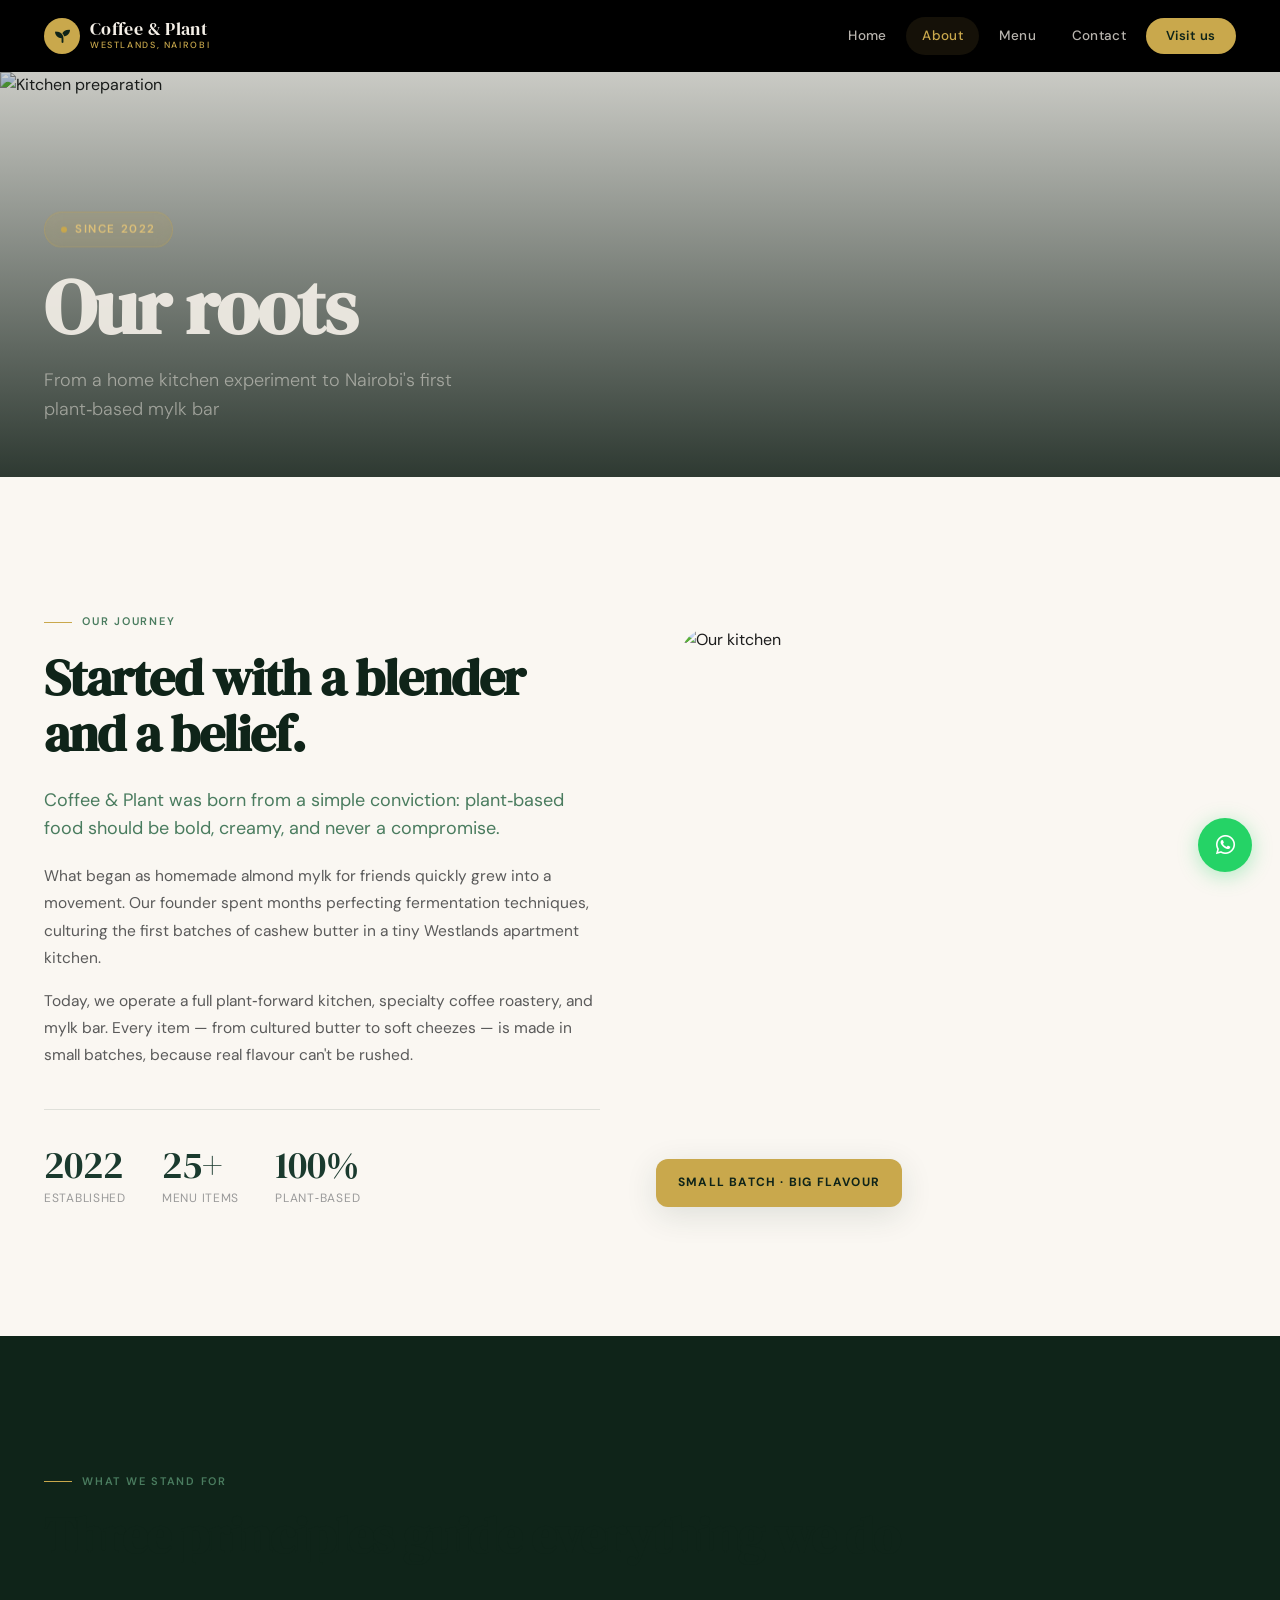
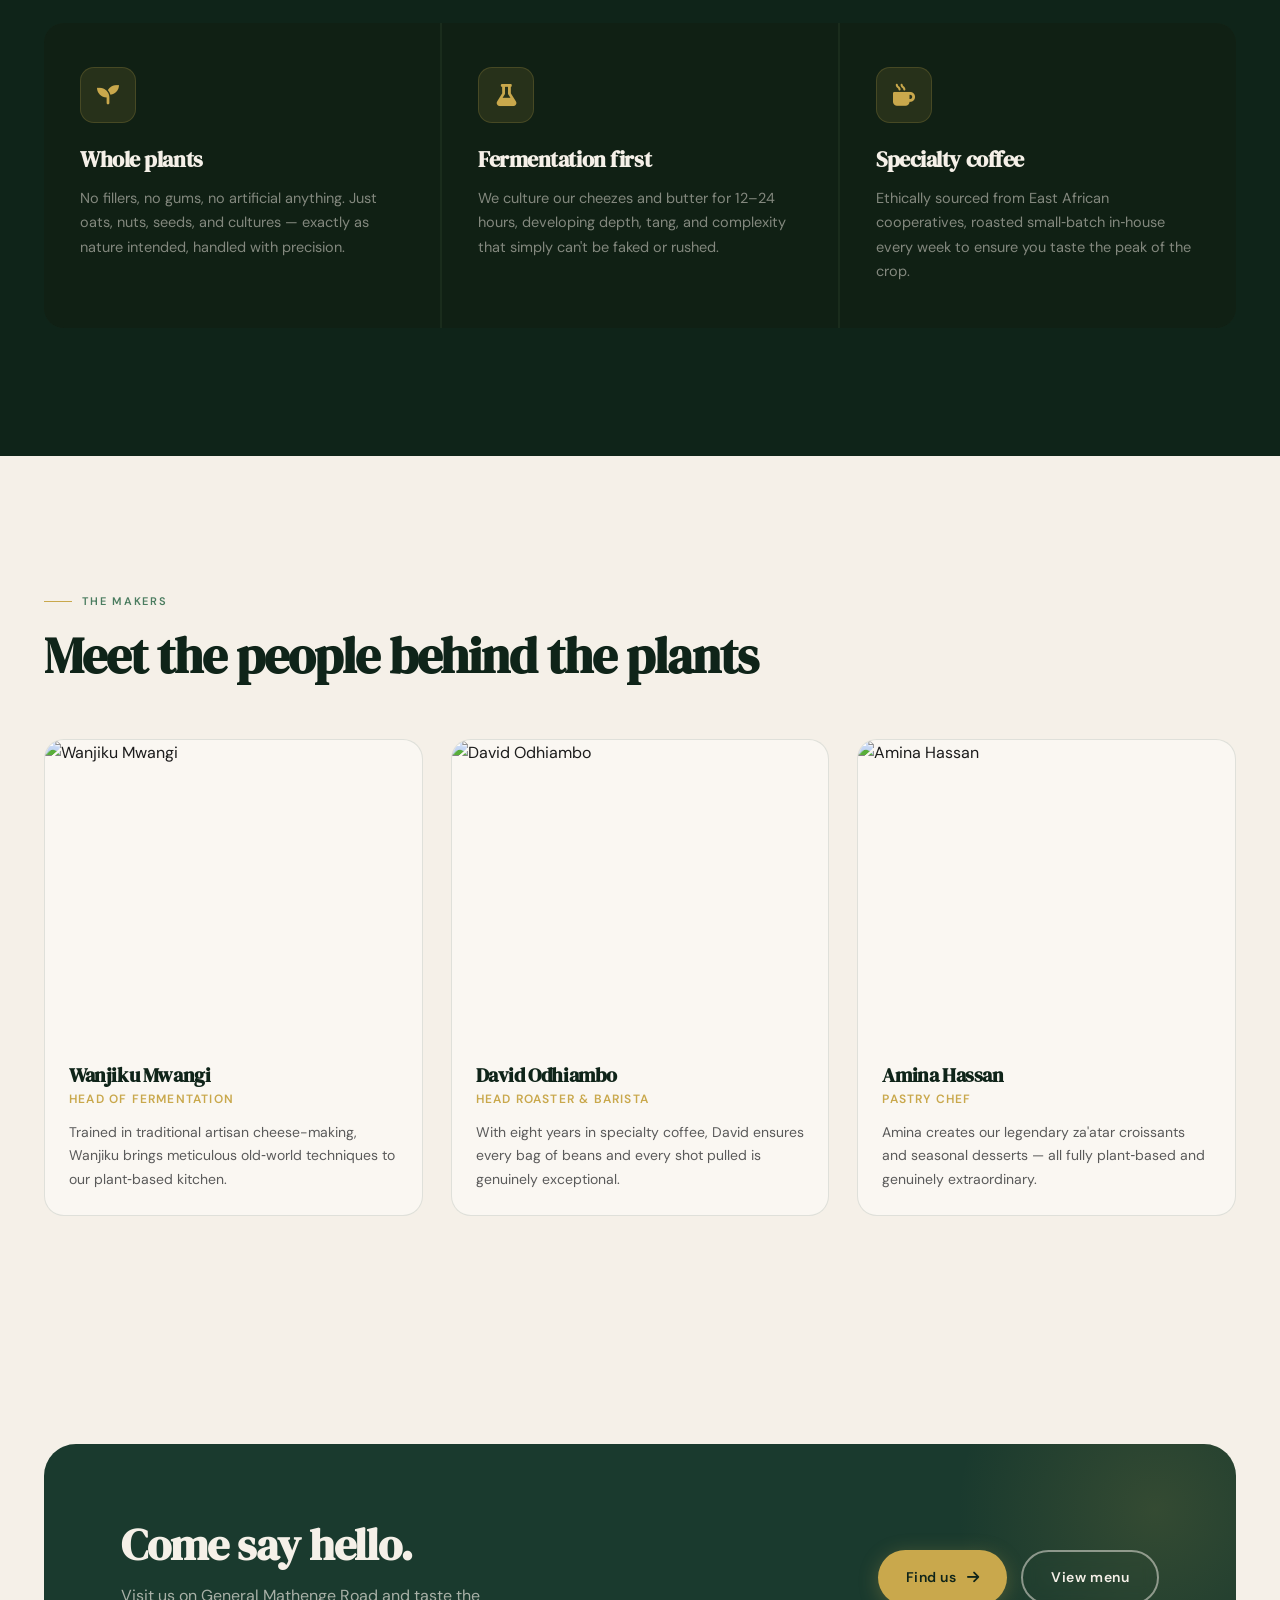
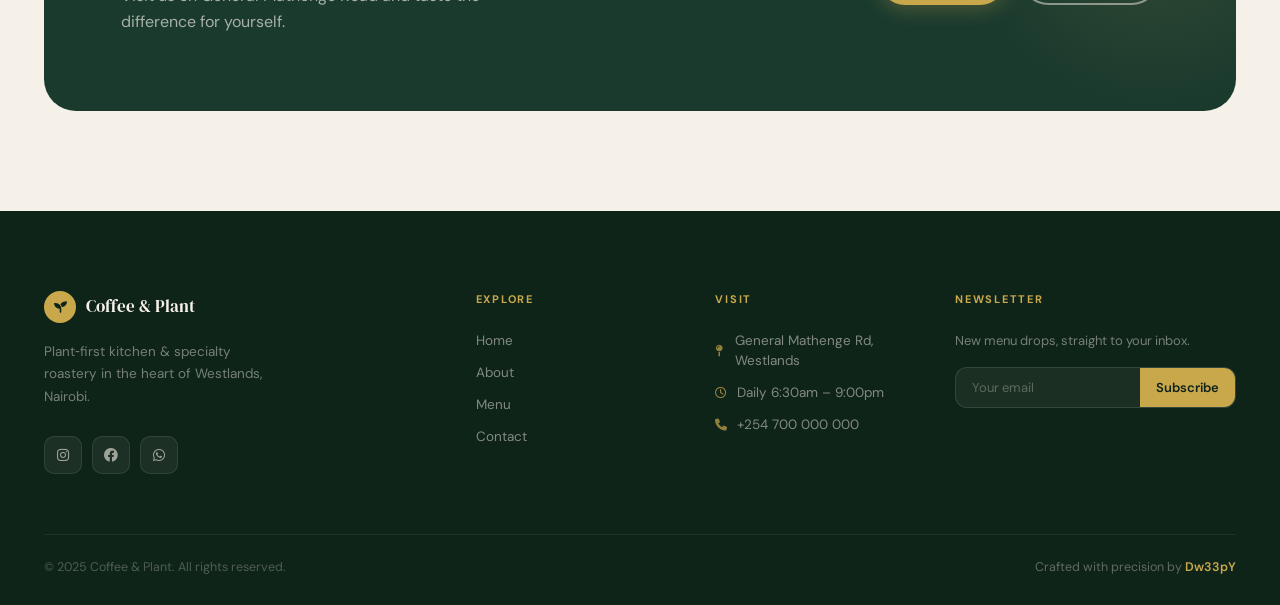
==== about.html @ b99a50ee "first commit" ====
<!-- about.html — Coffee & Plant -->
<!DOCTYPE html>
<html lang="en">
<head>
  <meta charset="UTF-8">
  <meta name="viewport" content="width=device-width, initial-scale=1.0, maximum-scale=1.0, user-scalable=yes">
  <title>About · Coffee & Plant · Our Story</title>
  <meta name="description" content="From a home kitchen and a blender to Nairobi's first plant-based mylk bar. Meet the people and principles behind Coffee & Plant.">
  <meta property="og:title" content="Our Story · Coffee & Plant">
  <meta property="og:description" content="Cultured, crafted, plant‑first since 2022.">
  <link rel="stylesheet" href="css/styles.css">
  <link rel="stylesheet" href="https://cdnjs.cloudflare.com/ajax/libs/font-awesome/6.0.0-beta3/css/all.min.css">
  <script src="https://cdnjs.cloudflare.com/ajax/libs/gsap/3.12.2/gsap.min.js"></script>
  <script src="https://cdnjs.cloudflare.com/ajax/libs/gsap/3.12.2/ScrollTrigger.min.js"></script>
</head>
<body>

  <div id="preloader">
    <div class="preloader-inner">
      <div class="preloader-ring"></div>
      <div class="preloader-wordmark">Coffee & Plant</div>
      <div class="preloader-sub">Westlands · Nairobi</div>
    </div>
  </div>

  <header class="navbar" id="navbar">
    <div class="nav-container">
      <a href="index.html" class="logo">
        <div class="logo-mark"><i class="fas fa-seedling"></i></div>
        <div>
          <div class="logo-name">Coffee & Plant</div>
          <div class="logo-sub">Westlands, Nairobi</div>
        </div>
      </a>
      <nav class="desktop-nav">
        <a href="index.html" class="nav-link">Home</a>
        <a href="about.html" class="nav-link active">About</a>
        <a href="services.html" class="nav-link">Menu</a>
        <a href="contact.html" class="nav-link">Contact</a>
        <a href="contact.html" class="nav-cta">Visit us</a>
      </nav>
      <button class="mobile-menu-toggle" id="menuToggle" aria-label="Open menu">
        <span></span><span></span><span></span>
      </button>
    </div>
  </header>

  <div class="mobile-menu" id="mobileMenu">
    <div class="mobile-menu-backdrop"></div>
    <div class="mobile-menu-panel">
      <div class="mobile-menu-header">
        <div class="mobile-logo">Coffee <span>&</span> Plant</div>
        <button class="mobile-close" id="mobileClose"><i class="fas fa-times"></i></button>
      </div>
      <div class="mobile-menu-links">
        <a href="index.html" class="mobile-link">Home <i class="fas fa-arrow-right"></i></a>
        <a href="about.html" class="mobile-link">About <i class="fas fa-arrow-right"></i></a>
        <a href="services.html" class="mobile-link">Menu <i class="fas fa-arrow-right"></i></a>
        <a href="contact.html" class="mobile-link">Contact <i class="fas fa-arrow-right"></i></a>
      </div>
      <div class="mobile-menu-footer">
        <div class="mobile-footer-info">
          <p><i class="fas fa-map-pin"></i> General Mathenge Road, Westlands</p>
          <p><i class="far fa-clock"></i> Daily 6:30am – 9:00pm</p>
        </div>
        <div class="mobile-social">
          <a href="#"><i class="fab fa-instagram"></i></a>
          <a href="#"><i class="fab fa-facebook"></i></a>
          <a href="#"><i class="fab fa-whatsapp"></i></a>
        </div>
      </div>
    </div>
  </div>

  <main>
    <!-- PAGE HERO -->
    <section class="page-hero">
      <div class="page-hero-bg">
        <img src="https://images.pexels.com/photos/4057755/pexels-photo-4057755.jpeg?auto=compress&cs=tinysrgb&w=1920&h=600&dpr=2" alt="Kitchen preparation" loading="eager">
        <div class="page-hero-overlay"></div>
      </div>
      <div class="container page-hero-content">
        <div class="hero-eyebrow">
          <span class="dot"></span>
          Since 2022
        </div>
        <h1>Our roots</h1>
        <p>From a home kitchen experiment to Nairobi's first plant‑based mylk bar</p>
      </div>
    </section>

    <!-- OUR STORY -->
    <section class="about-story">
      <div class="container">
        <div class="story-grid">
          <div class="story-text" data-anim>
            <span class="section-label">Our journey</span>
            <h2>Started with a blender and a belief.</h2>
            <p class="lead">Coffee & Plant was born from a simple conviction: plant‑based food should be bold, creamy, and never a compromise.</p>
            <p>What began as homemade almond mylk for friends quickly grew into a movement. Our founder spent months perfecting fermentation techniques, culturing the first batches of cashew butter in a tiny Westlands apartment kitchen.</p>
            <p>Today, we operate a full plant‑forward kitchen, specialty coffee roastery, and mylk bar. Every item — from cultured butter to soft cheezes — is made in small batches, because real flavour can't be rushed.</p>
            <div class="stats-row">
              <div class="stat-block">
                <span class="stat-num">2022</span>
                <span class="stat-lbl">Established</span>
              </div>
              <div class="stat-block">
                <span class="stat-num">25+</span>
                <span class="stat-lbl">Menu items</span>
              </div>
              <div class="stat-block">
                <span class="stat-num">100%</span>
                <span class="stat-lbl">Plant‑based</span>
              </div>
            </div>
          </div>
          <div class="story-image-wrap" data-anim>
            <img src="https://images.pexels.com/photos/4057755/pexels-photo-4057755.jpeg?auto=compress&cs=tinysrgb&w=700&h=900&dpr=2" alt="Our kitchen" loading="lazy">
            <div class="story-img-tag">Small batch · Big flavour</div>
          </div>
        </div>
      </div>
    </section>

    <!-- VALUES -->
    <section class="values-section">
      <div class="container">
        <div class="section-header" data-anim>
          <span class="section-label">What we stand for</span>
          <h2>Three principles guide everything we do</h2>
        </div>
        <div class="values-grid">
          <div class="value-card" data-anim>
            <div class="value-icon"><i class="fas fa-seedling"></i></div>
            <h3>Whole plants</h3>
            <p>No fillers, no gums, no artificial anything. Just oats, nuts, seeds, and cultures — exactly as nature intended, handled with precision.</p>
          </div>
          <div class="value-card" data-anim>
            <div class="value-icon"><i class="fas fa-flask"></i></div>
            <h3>Fermentation first</h3>
            <p>We culture our cheezes and butter for 12–24 hours, developing depth, tang, and complexity that simply can't be faked or rushed.</p>
          </div>
          <div class="value-card" data-anim>
            <div class="value-icon"><i class="fas fa-mug-hot"></i></div>
            <h3>Specialty coffee</h3>
            <p>Ethically sourced from East African cooperatives, roasted small‑batch in‑house every week to ensure you taste the peak of the crop.</p>
          </div>
        </div>
      </div>
    </section>

    <!-- TEAM -->
    <section class="team-section">
      <div class="container">
        <div class="section-header" data-anim>
          <span class="section-label">The makers</span>
          <h2>Meet the people behind the plants</h2>
        </div>
        <div class="team-grid">
          <div class="team-card" data-anim>
            <div class="team-img">
              <img src="https://images.pexels.com/photos/3775534/pexels-photo-3775534.jpeg?auto=compress&cs=tinysrgb&w=400&h=500&dpr=2" alt="Wanjiku Mwangi" loading="lazy">
              <div class="team-img-overlay"></div>
            </div>
            <div class="team-info">
              <h4>Wanjiku Mwangi</h4>
              <p class="team-role">Head of Fermentation</p>
              <p class="team-bio">Trained in traditional artisan cheese-making, Wanjiku brings meticulous old‑world techniques to our plant‑based kitchen.</p>
            </div>
          </div>
          <div class="team-card" data-anim>
            <div class="team-img">
              <img src="https://images.pexels.com/photos/3811759/pexels-photo-3811759.jpeg?auto=compress&cs=tinysrgb&w=400&h=500&dpr=2" alt="David Odhiambo" loading="lazy">
              <div class="team-img-overlay"></div>
            </div>
            <div class="team-info">
              <h4>David Odhiambo</h4>
              <p class="team-role">Head Roaster & Barista</p>
              <p class="team-bio">With eight years in specialty coffee, David ensures every bag of beans and every shot pulled is genuinely exceptional.</p>
            </div>
          </div>
          <div class="team-card" data-anim>
            <div class="team-img">
              <img src="https://images.pexels.com/photos/3796810/pexels-photo-3796810.jpeg?auto=compress&cs=tinysrgb&w=400&h=500&dpr=2" alt="Amina Hassan" loading="lazy">
              <div class="team-img-overlay"></div>
            </div>
            <div class="team-info">
              <h4>Amina Hassan</h4>
              <p class="team-role">Pastry Chef</p>
              <p class="team-bio">Amina creates our legendary za'atar croissants and seasonal desserts — all fully plant‑based and genuinely extraordinary.</p>
            </div>
          </div>
        </div>
      </div>
    </section>

    <!-- CTA -->
    <section class="cta-section">
      <div class="container">
        <div class="cta-inner" data-anim>
          <div class="cta-text">
            <h3>Come say hello.</h3>
            <p>Visit us on General Mathenge Road and taste the difference for yourself.</p>
          </div>
          <div class="cta-actions">
            <a href="contact.html" class="btn btn-secondary">Find us <i class="fas fa-arrow-right"></i></a>
            <a href="services.html" class="btn btn-outline-light">View menu</a>
          </div>
        </div>
      </div>
    </section>
  </main>

  <footer class="footer">
    <div class="container">
      <div class="footer-top">
        <div class="footer-brand">
          <a href="index.html" class="footer-logo">
            <div class="footer-logo-mark"><i class="fas fa-seedling"></i></div>
            <span class="footer-logo-text">Coffee & Plant</span>
          </a>
          <p class="footer-tagline">Plant‑first kitchen & specialty roastery in the heart of Westlands, Nairobi.</p>
          <div class="footer-socials">
            <a href="#"><i class="fab fa-instagram"></i></a>
            <a href="#"><i class="fab fa-facebook"></i></a>
            <a href="#"><i class="fab fa-whatsapp"></i></a>
          </div>
        </div>
        <div class="footer-col">
          <h5>Explore</h5>
          <ul>
            <li><a href="index.html">Home</a></li>
            <li><a href="about.html">About</a></li>
            <li><a href="services.html">Menu</a></li>
            <li><a href="contact.html">Contact</a></li>
          </ul>
        </div>
        <div class="footer-col">
          <h5>Visit</h5>
          <ul>
            <li><i class="fas fa-map-pin"></i> General Mathenge Rd, Westlands</li>
            <li><i class="far fa-clock"></i> Daily 6:30am – 9:00pm</li>
            <li><i class="fas fa-phone"></i> +254 700 000 000</li>
          </ul>
        </div>
        <div class="footer-col">
          <h5>Newsletter</h5>
          <p style="font-size:13px; color:rgba(245,240,232,0.45); margin-bottom:16px;">New menu drops, straight to your inbox.</p>
          <form class="newsletter-form" id="newsletterForm">
            <input type="email" placeholder="Your email" required>
            <button type="submit">Subscribe</button>
          </form>
        </div>
      </div>
      <div class="footer-bottom">
        <p class="copyright">© 2025 Coffee & Plant. All rights reserved.</p>
        <p class="signature">Crafted with precision by <a href="https://dw33py.netlify.app" target="_blank" rel="noopener">Dw33pY</a></p>
      </div>
    </div>
  </footer>

  <a href="#" class="wa-float" id="waFloat" aria-label="Chat on WhatsApp">
    <i class="fab fa-whatsapp"></i>
    <span class="wa-tooltip">Chat with us</span>
  </a>
  <button class="back-to-top" id="backToTop" aria-label="Back to top">
    <i class="fas fa-arrow-up"></i>
  </button>

  <script src="js/script.js"></script>
</body>
</html>
---- css/styles.css ----
/* ============================================================
   Coffee & Plant — Premium CSS
   Design system: Warm organic luxury | Awwwards-level
   ============================================================ */

/* ── Google Fonts ── */
@import url('https://fonts.googleapis.com/css2?family=DM+Serif+Display:ital@0;1&family=DM+Sans:opsz,wght@9..40,300;9..40,400;9..40,500;9..40,600&family=Cormorant+Garamond:ital,wght@0,300;0,500;1,300;1,400&display=swap');

/* ── CSS Variables ── */
:root {
  --forest: #1a3a2e;
  --forest-deep: #0f2419;
  --forest-mid: #234d3c;
  --sage: #4a7c5f;
  --sage-light: #6a9c7e;
  --cream: #f5f0e8;
  --cream-dark: #ede5d4;
  --cream-mid: #e8dcc8;
  --warm-white: #faf7f2;
  --gold: #c9a84c;
  --gold-light: #e0c278;
  --gold-pale: #f0dfa8;
  --charcoal: #1c1c1c;
  --mid-gray: #5a5a5a;
  --light-gray: #9a9a9a;
  --border: rgba(26,58,46,0.12);
  --border-light: rgba(201,168,76,0.2);

  --nav-h: 72px;
  --r-sm: 12px;
  --r-md: 20px;
  --r-lg: 32px;
  --r-full: 999px;

  --shadow-sm: 0 2px 12px rgba(26,58,46,0.08);
  --shadow-md: 0 8px 32px rgba(26,58,46,0.12);
  --shadow-lg: 0 20px 60px rgba(26,58,46,0.16);
  --shadow-xl: 0 40px 100px rgba(26,58,46,0.2);

  --ease-smooth: cubic-bezier(0.25, 0.46, 0.45, 0.94);
  --ease-out: cubic-bezier(0.16, 1, 0.3, 1);
  --ease-spring: cubic-bezier(0.34, 1.56, 0.64, 1);
}

/* ── Reset & Base ── */
*, *::before, *::after { box-sizing: border-box; margin: 0; padding: 0; }

html {
  font-size: 16px;
  scroll-behavior: smooth;
  overflow-x: hidden;
}

body {
  font-family: 'DM Sans', system-ui, sans-serif;
  font-weight: 400;
  background: var(--warm-white);
  color: var(--charcoal);
  line-height: 1.6;
  overflow-x: hidden;
  max-width: 100vw;
}

img, video { max-width: 100%; display: block; }
a { text-decoration: none; color: inherit; }
ul { list-style: none; }
button { cursor: pointer; border: none; background: none; font-family: inherit; }

/* ── Typography ── */
h1, h2, h3, h4 {
  font-family: 'DM Serif Display', Georgia, serif;
  line-height: 1.1;
  letter-spacing: -0.02em;
}

.serif-italic {
  font-family: 'Cormorant Garamond', Georgia, serif;
  font-style: italic;
  font-weight: 300;
}

/* ── Container ── */
.container {
  width: 100%;
  max-width: 1240px;
  margin: 0 auto;
  padding: 0 24px;
}

/* ── Section Labels ── */
.section-label {
  display: inline-flex;
  align-items: center;
  gap: 10px;
  font-size: 11px;
  font-weight: 600;
  letter-spacing: 0.16em;
  text-transform: uppercase;
  color: var(--sage);
  margin-bottom: 18px;
}
.section-label::before {
  content: '';
  display: block;
  width: 28px;
  height: 1.5px;
  background: var(--gold);
  flex-shrink: 0;
}

/* ── Buttons ── */
.btn {
  display: inline-flex;
  align-items: center;
  gap: 10px;
  padding: 14px 28px;
  font-family: 'DM Sans', sans-serif;
  font-size: 14px;
  font-weight: 600;
  letter-spacing: 0.04em;
  border-radius: var(--r-full);
  transition: all 0.35s var(--ease-smooth);
  white-space: nowrap;
}
.btn i { transition: transform 0.3s var(--ease-spring); }
.btn:hover i { transform: translateX(4px); }

.btn-primary {
  background: var(--forest);
  color: var(--cream);
  box-shadow: 0 4px 20px rgba(26,58,46,0.25);
}
.btn-primary:hover {
  background: var(--forest-mid);
  transform: translateY(-2px);
  box-shadow: 0 8px 28px rgba(26,58,46,0.35);
}

.btn-secondary {
  background: var(--gold);
  color: var(--forest-deep);
  box-shadow: 0 4px 20px rgba(201,168,76,0.3);
}
.btn-secondary:hover {
  background: var(--gold-light);
  transform: translateY(-2px);
  box-shadow: 0 8px 28px rgba(201,168,76,0.4);
}

.btn-outline {
  background: transparent;
  color: var(--forest);
  border: 2px solid var(--forest);
}
.btn-outline:hover {
  background: var(--forest);
  color: var(--cream);
  transform: translateY(-2px);
}

.btn-outline-light {
  background: transparent;
  color: var(--cream);
  border: 2px solid rgba(245,240,232,0.5);
  backdrop-filter: blur(8px);
}
.btn-outline-light:hover {
  background: rgba(245,240,232,0.15);
  border-color: var(--cream);
  transform: translateY(-2px);
}

.btn-outline-dark {
  background: transparent;
  color: var(--forest);
  border: 2px solid var(--border);
}
.btn-outline-dark:hover {
  background: var(--forest);
  color: var(--cream);
  border-color: var(--forest);
}

.btn-block { width: 100%; justify-content: center; }

/* ── Preloader ── */
#preloader {
  position: fixed;
  inset: 0;
  z-index: 9999;
  background: var(--forest-deep);
  display: flex;
  align-items: center;
  justify-content: center;
  flex-direction: column;
  gap: 20px;
}

.preloader-inner {
  display: flex;
  flex-direction: column;
  align-items: center;
  gap: 24px;
}

.preloader-ring {
  width: 56px;
  height: 56px;
  border-radius: 50%;
  border: 2px solid rgba(201,168,76,0.2);
  border-top-color: var(--gold);
  animation: spin 1.2s linear infinite;
}
@keyframes spin { to { transform: rotate(360deg); } }

.preloader-wordmark {
  font-family: 'DM Serif Display', serif;
  font-size: 22px;
  color: var(--cream);
  letter-spacing: 0.1em;
  opacity: 0;
  animation: fadeIn 0.8s 0.3s forwards;
}
.preloader-sub {
  font-size: 11px;
  letter-spacing: 0.2em;
  text-transform: uppercase;
  color: var(--gold);
  opacity: 0;
  animation: fadeIn 0.8s 0.6s forwards;
}

@keyframes fadeIn { to { opacity: 1; } }

/* ── Navbar ── */
.navbar {
  background-color: #000000;
  position: fixed;
  top: 0;
  left: 0;
  right: 0;
  z-index: 1000;
  height: var(--nav-h);
  transition: all 0.4s var(--ease-smooth);
}

.navbar.scrolled {
  background: rgba(15,36,25,0.96);
  backdrop-filter: blur(20px);
  -webkit-backdrop-filter: blur(20px);
  box-shadow: 0 1px 0 rgba(201,168,76,0.15), var(--shadow-md);
}

.nav-container {
  max-width: 1240px;
  margin: 0 auto;
  padding: 0 24px;
  height: 100%;
  display: flex;
  align-items: center;
  justify-content: space-between;
}

.logo {
  display: flex;
  align-items: center;
  gap: 10px;
  text-decoration: none;
}
.logo-mark {
  width: 36px;
  height: 36px;
  background: var(--gold);
  border-radius: 50%;
  display: flex;
  align-items: center;
  justify-content: center;
  color: var(--forest-deep);
  font-size: 15px;
  flex-shrink: 0;
}
.logo-name {
  font-family: 'DM Serif Display', serif;
  font-size: 18px;
  color: var(--cream);
  letter-spacing: 0.02em;
  line-height: 1;
}
.logo-sub {
  font-size: 9px;
  letter-spacing: 0.18em;
  text-transform: uppercase;
  color: var(--gold);
  font-weight: 500;
}

.desktop-nav {
  display: flex;
  align-items: center;
  gap: 4px;
}

.nav-link {
  font-size: 13.5px;
  font-weight: 500;
  color: rgba(245,240,232,0.75);
  padding: 8px 16px;
  border-radius: var(--r-full);
  transition: all 0.25s;
  letter-spacing: 0.02em;
  position: relative;
}
.nav-link:hover {
  color: var(--cream);
  background: rgba(245,240,232,0.08);
}
.nav-link.active {
  color: var(--gold);
  background: rgba(201,168,76,0.1);
}

.nav-cta {
  background: var(--gold);
  color: var(--forest-deep) !important;
  font-weight: 600;
  padding: 8px 20px;
  border-radius: var(--r-full);
  font-size: 13px;
  letter-spacing: 0.04em;
  transition: all 0.25s;
}
.nav-cta:hover {
  background: var(--gold-light);
  transform: translateY(-1px);
  box-shadow: 0 4px 16px rgba(201,168,76,0.35);
}

/* ── Hamburger ── */
.mobile-menu-toggle {
  display: none;
  width: 40px;
  height: 40px;
  align-items: center;
  justify-content: center;
  flex-direction: column;
  gap: 5px;
  background: rgba(245,240,232,0.08);
  border-radius: 10px;
  border: 1px solid rgba(245,240,232,0.12);
}
.mobile-menu-toggle span {
  width: 20px;
  height: 1.5px;
  background: var(--cream);
  border-radius: 2px;
  transition: all 0.35s var(--ease-smooth);
  transform-origin: center;
}
.mobile-menu-toggle.active span:nth-child(1) { transform: translateY(6.5px) rotate(45deg); }
.mobile-menu-toggle.active span:nth-child(2) { opacity: 0; transform: scaleX(0); }
.mobile-menu-toggle.active span:nth-child(3) { transform: translateY(-6.5px) rotate(-45deg); }

/* ── Mobile Menu ── */
.mobile-menu {
  position: fixed;
  inset: 0;
  z-index: 999;
  pointer-events: none;
}
.mobile-menu.active { pointer-events: all; }

.mobile-menu-backdrop {
  position: absolute;
  inset: 0;
  background: rgba(10,20,15,0.7);
  backdrop-filter: blur(4px);
  opacity: 0;
  transition: opacity 0.4s var(--ease-smooth);
}
.mobile-menu.active .mobile-menu-backdrop { opacity: 1; }

.mobile-menu-panel {
  position: absolute;
  top: 0;
  right: 0;
  bottom: 0;
  width: min(360px, 88vw);
  background: var(--forest-deep);
  transform: translateX(100%);
  transition: transform 0.45s var(--ease-out);
  display: flex;
  flex-direction: column;
  overflow: hidden;
}
.mobile-menu.active .mobile-menu-panel { transform: translateX(0); }

/* top gold accent */
.mobile-menu-panel::before {
  content: '';
  display: block;
  height: 3px;
  background: linear-gradient(90deg, var(--gold), var(--sage-light));
}

.mobile-menu-header {
  display: flex;
  align-items: center;
  justify-content: space-between;
  padding: 20px 28px;
  border-bottom: 1px solid rgba(201,168,76,0.12);
}
.mobile-logo {
  font-family: 'DM Serif Display', serif;
  font-size: 20px;
  color: var(--cream);
}
.mobile-logo span {
  color: var(--gold);
  font-style: italic;
}
.mobile-close {
  width: 36px;
  height: 36px;
  display: flex;
  align-items: center;
  justify-content: center;
  background: rgba(245,240,232,0.06);
  border-radius: 8px;
  color: var(--cream);
  font-size: 14px;
  transition: background 0.2s;
}
.mobile-close:hover { background: rgba(245,240,232,0.12); }

.mobile-menu-links {
  flex: 1;
  padding: 20px 0;
  display: flex;
  flex-direction: column;
}
.mobile-link {
  display: flex;
  align-items: center;
  justify-content: space-between;
  padding: 16px 28px;
  font-size: 22px;
  font-family: 'DM Serif Display', serif;
  color: rgba(245,240,232,0.65);
  border-bottom: 1px solid rgba(245,240,232,0.04);
  transition: all 0.2s;
}
.mobile-link:hover {
  color: var(--gold);
  padding-left: 36px;
}
.mobile-link i { font-size: 14px; opacity: 0.4; }

.mobile-menu-footer {
  padding: 24px 28px 40px;
  border-top: 1px solid rgba(245,240,232,0.06);
}
.mobile-footer-info {
  display: flex;
  flex-direction: column;
  gap: 8px;
  margin-bottom: 20px;
}
.mobile-footer-info p {
  font-size: 13px;
  color: rgba(245,240,232,0.5);
  display: flex;
  align-items: center;
  gap: 8px;
}
.mobile-footer-info i { color: var(--gold); width: 14px; }
.mobile-social {
  display: flex;
  gap: 10px;
}
.mobile-social a {
  width: 38px;
  height: 38px;
  border-radius: 10px;
  background: rgba(245,240,232,0.06);
  border: 1px solid rgba(245,240,232,0.1);
  display: flex;
  align-items: center;
  justify-content: center;
  color: var(--cream);
  font-size: 14px;
  transition: all 0.2s;
}
.mobile-social a:hover {
  background: var(--gold);
  color: var(--forest-deep);
  border-color: var(--gold);
}

body.menu-open { overflow: hidden; }

/* ── Hero Home ── */
.hero-home {
  position: relative;
  height: 100svh;
  min-height: 620px;
  display: flex;
  align-items: flex-end;
  overflow: hidden;
}

.hero-bg {
  position: absolute;
  inset: 0;
}
.hero-bg img {
  width: 100%;
  height: 100%;
  object-fit: cover;
  transform-origin: center;
}
.hero-overlay {
  position: absolute;
  inset: 0;
  background: linear-gradient(
    160deg,
    rgba(10,24,16,0.3) 0%,
    rgba(10,24,16,0.1) 40%,
    rgba(10,24,16,0.7) 100%
  );
}
/* grain texture */
.hero-grain {
  position: absolute;
  inset: 0;
  opacity: 0.04;
  background-image: url("data:image/svg+xml,%3Csvg viewBox='0 0 256 256' xmlns='http://www.w3.org/2000/svg'%3E%3Cfilter id='noise'%3E%3CfeTurbulence type='fractalNoise' baseFrequency='0.9' numOctaves='4' stitchTiles='stitch'/%3E%3C/filter%3E%3Crect width='100%25' height='100%25' filter='url(%23noise)' opacity='1'/%3E%3C/svg%3E");
  background-size: 200px;
  pointer-events: none;
}

.hero-content {
  position: relative;
  z-index: 2;
  padding-bottom: clamp(60px, 8vh, 100px);
  width: 100%;
}

.hero-eyebrow {
  display: inline-flex;
  align-items: center;
  gap: 8px;
  background: rgba(201,168,76,0.15);
  border: 1px solid rgba(201,168,76,0.3);
  backdrop-filter: blur(8px);
  color: var(--gold-light);
  font-size: 11.5px;
  font-weight: 600;
  letter-spacing: 0.14em;
  text-transform: uppercase;
  padding: 8px 16px;
  border-radius: var(--r-full);
  margin-bottom: 28px;
}
.hero-eyebrow .dot {
  width: 6px;
  height: 6px;
  background: var(--gold);
  border-radius: 50%;
  animation: pulse 2s ease-in-out infinite;
}
@keyframes pulse {
  0%, 100% { opacity: 1; transform: scale(1); }
  50% { opacity: 0.5; transform: scale(0.8); }
}

.hero-title {
  font-size: clamp(52px, 9vw, 120px);
  color: var(--cream);
  line-height: 1.0;
  margin-bottom: 24px;
  max-width: 900px;
}
.hero-title .gold-word { color: var(--gold); font-style: italic; }

.hero-desc {
  font-size: clamp(16px, 2vw, 19px);
  color: rgba(245,240,232,0.7);
  max-width: 480px;
  line-height: 1.65;
  margin-bottom: 40px;
  font-weight: 300;
}

.hero-actions {
  display: flex;
  flex-wrap: wrap;
  gap: 14px;
  align-items: center;
}

.hero-scroll {
  position: absolute;
  bottom: 36px;
  right: 40px;
  display: flex;
  flex-direction: column;
  align-items: center;
  gap: 8px;
  z-index: 3;
}
.scroll-label {
  font-size: 10px;
  letter-spacing: 0.2em;
  text-transform: uppercase;
  color: rgba(245,240,232,0.45);
  writing-mode: vertical-rl;
}
.scroll-track {
  width: 1px;
  height: 60px;
  background: rgba(245,240,232,0.15);
  position: relative;
  overflow: hidden;
}
.scroll-track::after {
  content: '';
  position: absolute;
  top: -100%;
  left: 0;
  width: 100%;
  height: 100%;
  background: var(--gold);
  animation: scrollDown 2s ease-in-out infinite;
}
@keyframes scrollDown { to { top: 200%; } }

/* ── Features Strip ── */
.features-strip {
  background: var(--forest-deep);
  padding: 0;
  overflow: hidden;
}
.features-inner {
  display: grid;
  grid-template-columns: repeat(3, 1fr);
  border-top: 1px solid rgba(201,168,76,0.12);
}
.feature-item {
  padding: 44px 36px;
  border-right: 1px solid rgba(201,168,76,0.08);
  display: flex;
  align-items: flex-start;
  gap: 20px;
  transition: background 0.3s;
}
.feature-item:last-child { border-right: none; }
.feature-item:hover { background: rgba(201,168,76,0.04); }

.feature-icon-wrap {
  width: 48px;
  height: 48px;
  background: rgba(201,168,76,0.12);
  border: 1px solid rgba(201,168,76,0.2);
  border-radius: 12px;
  display: flex;
  align-items: center;
  justify-content: center;
  color: var(--gold);
  font-size: 18px;
  flex-shrink: 0;
  transition: all 0.3s;
}
.feature-item:hover .feature-icon-wrap {
  background: var(--gold);
  color: var(--forest-deep);
  transform: rotate(-5deg);
}

.feature-text h3 {
  font-family: 'DM Serif Display', serif;
  font-size: 18px;
  color: var(--cream);
  margin-bottom: 6px;
}
.feature-text p {
  font-size: 13.5px;
  color: rgba(245,240,232,0.5);
  line-height: 1.55;
}

/* ── Section common ── */
.section-pad { padding: clamp(80px, 10vw, 140px) 0; }

/* ── Signature / Showcase Section ── */
.showcase-section {
  background: var(--cream);
}

.showcase-header {
  text-align: center;
  margin-bottom: 64px;
}
.showcase-header h2 {
  font-size: clamp(36px, 5vw, 64px);
  color: var(--forest-deep);
  margin-bottom: 16px;
}
.showcase-header p {
  font-size: 17px;
  color: var(--mid-gray);
  font-weight: 300;
}

.pods-grid {
  display: grid;
  grid-template-columns: repeat(3, 1fr);
  gap: 2px;
  background: var(--border);
  border-radius: var(--r-lg);
  overflow: hidden;
}

.pod-card {
  background: var(--warm-white);
  position: relative;
  overflow: hidden;
  cursor: pointer;
  aspect-ratio: 4/5;
}
.pod-card:hover .pod-img img {
  transform: scale(1.06);
}
.pod-img {
  position: absolute;
  inset: 0;
  overflow: hidden;
}
.pod-img img {
  width: 100%;
  height: 100%;
  object-fit: cover;
  transition: transform 0.7s var(--ease-smooth);
}
.pod-img-overlay {
  position: absolute;
  inset: 0;
  background: linear-gradient(to top, rgba(10,24,16,0.85) 0%, transparent 55%);
}

.pod-content {
  position: absolute;
  bottom: 0;
  left: 0;
  right: 0;
  padding: 28px 24px;
  z-index: 2;
}
.pod-tag {
  display: inline-block;
  background: var(--gold);
  color: var(--forest-deep);
  font-size: 9.5px;
  font-weight: 700;
  letter-spacing: 0.14em;
  text-transform: uppercase;
  padding: 4px 10px;
  border-radius: var(--r-full);
  margin-bottom: 10px;
}
.pod-name {
  font-family: 'DM Serif Display', serif;
  font-size: 22px;
  color: var(--cream);
  margin-bottom: 4px;
  line-height: 1.1;
}
.pod-desc {
  font-size: 13px;
  color: rgba(245,240,232,0.65);
  margin-bottom: 12px;
}
.pod-price {
  font-size: 17px;
  font-weight: 600;
  color: var(--gold-light);
}

/* ── Horizontal Scroll / Fan Favs ── */
.fan-section {
  background: var(--warm-white);
  overflow: hidden;
}

.fan-section .section-header {
  padding: 0 24px;
  max-width: 1240px;
  margin: 0 auto 40px;
}
.fan-section h2 {
  font-size: clamp(32px, 4.5vw, 56px);
  color: var(--forest-deep);
}

.fan-scroll-wrap {
  overflow-x: auto;
  cursor: grab;
  -webkit-overflow-scrolling: touch;
  scrollbar-width: none;
}
.fan-scroll-wrap::-webkit-scrollbar { display: none; }
.fan-scroll-wrap.dragging { cursor: grabbing; }

.fan-track {
  display: flex;
  gap: 16px;
  padding: 4px 24px 4px;
  width: max-content;
}
/* pad for last item */
.fan-track::after {
  content: '';
  display: block;
  width: 8px;
  flex-shrink: 0;
}

.fan-card {
  width: 260px;
  background: var(--cream);
  border-radius: var(--r-md);
  padding: 28px 24px;
  border: 1px solid var(--border);
  flex-shrink: 0;
  transition: transform 0.3s var(--ease-spring), box-shadow 0.3s;
  position: relative;
  overflow: hidden;
}
.fan-card::before {
  content: '';
  position: absolute;
  top: 0;
  left: 0;
  right: 0;
  height: 3px;
  background: linear-gradient(90deg, var(--gold), transparent);
  opacity: 0;
  transition: opacity 0.3s;
}
.fan-card:hover { transform: translateY(-6px); box-shadow: var(--shadow-lg); }
.fan-card:hover::before { opacity: 1; }

.fan-card-badge {
  display: inline-block;
  font-size: 9.5px;
  font-weight: 700;
  letter-spacing: 0.14em;
  text-transform: uppercase;
  color: var(--sage);
  background: rgba(74,124,95,0.1);
  padding: 4px 10px;
  border-radius: var(--r-full);
  margin-bottom: 16px;
}
.fan-card-name {
  font-family: 'DM Serif Display', serif;
  font-size: 19px;
  color: var(--forest-deep);
  margin-bottom: 8px;
  line-height: 1.15;
}
.fan-card-desc {
  font-size: 13.5px;
  color: var(--mid-gray);
  margin-bottom: 20px;
  line-height: 1.5;
}
.fan-card-footer {
  display: flex;
  align-items: center;
  justify-content: space-between;
}
.fan-card-price {
  font-size: 16px;
  font-weight: 600;
  color: var(--forest);
}
.fan-order-btn {
  width: 34px;
  height: 34px;
  border-radius: 50%;
  background: var(--forest);
  color: var(--cream);
  display: flex;
  align-items: center;
  justify-content: center;
  font-size: 12px;
  transition: all 0.25s;
  flex-shrink: 0;
}
.fan-order-btn:hover {
  background: var(--gold);
  color: var(--forest-deep);
  transform: scale(1.1);
}

/* ── Story Teaser ── */
.story-teaser-section {
  background: var(--forest-deep);
  overflow: hidden;
}

.story-split {
  display: grid;
  grid-template-columns: 1fr 1fr;
  min-height: 600px;
}

.story-image-col {
  position: relative;
  overflow: hidden;
}
.story-image-col img {
  width: 100%;
  height: 100%;
  object-fit: cover;
}
.story-image-col::after {
  content: '';
  position: absolute;
  inset: 0;
  background: linear-gradient(90deg, transparent 60%, var(--forest-deep));
}

.story-text-col {
  padding: clamp(60px, 8vw, 100px) clamp(40px, 6vw, 80px);
  display: flex;
  flex-direction: column;
  justify-content: center;
}
.story-text-col .section-label { margin-bottom: 24px; }

.story-quote {
  font-family: 'Cormorant Garamond', Georgia, serif;
  font-size: clamp(32px, 4vw, 52px);
  font-style: italic;
  font-weight: 300;
  color: var(--cream);
  line-height: 1.25;
  margin-bottom: 28px;
}
.story-quote span { color: var(--gold); }

.story-body {
  font-size: 16px;
  color: rgba(245,240,232,0.6);
  line-height: 1.75;
  margin-bottom: 40px;
  max-width: 440px;
}

.story-stats-row {
  display: flex;
  gap: 40px;
  margin-bottom: 44px;
}
.story-stat {
  display: flex;
  flex-direction: column;
  gap: 4px;
}
.story-stat-num {
  font-family: 'DM Serif Display', serif;
  font-size: 36px;
  color: var(--gold);
  line-height: 1;
}
.story-stat-label {
  font-size: 12px;
  color: rgba(245,240,232,0.45);
  letter-spacing: 0.06em;
  text-transform: uppercase;
}

/* ── CTA Section ── */
.cta-section {
  background: var(--cream);
  padding: clamp(60px, 8vw, 100px) 0;
}

.cta-inner {
  background: var(--forest);
  border-radius: var(--r-lg);
  padding: clamp(48px, 6vw, 80px);
  display: flex;
  align-items: center;
  justify-content: space-between;
  gap: 40px;
  position: relative;
  overflow: hidden;
}
.cta-inner::before {
  content: '';
  position: absolute;
  top: -50%;
  right: -10%;
  width: 400px;
  height: 400px;
  background: radial-gradient(circle, rgba(201,168,76,0.15) 0%, transparent 70%);
  pointer-events: none;
}

.cta-text h3 {
  font-size: clamp(28px, 3.5vw, 44px);
  color: var(--cream);
  margin-bottom: 12px;
  line-height: 1.15;
}
.cta-text p {
  font-size: 16px;
  color: rgba(245,240,232,0.65);
  max-width: 400px;
}

.cta-actions {
  display: flex;
  gap: 14px;
  flex-shrink: 0;
  flex-wrap: wrap;
}

/* ── Footer ── */
.footer {
  background: var(--forest-deep);
  padding-top: 80px;
}

.footer-top {
  display: grid;
  grid-template-columns: 2fr 1fr 1fr 1.4fr;
  gap: 48px;
  padding-bottom: 60px;
  border-bottom: 1px solid rgba(245,240,232,0.07);
}

.footer-brand .footer-logo {
  display: flex;
  align-items: center;
  gap: 10px;
  margin-bottom: 18px;
}
.footer-logo-mark {
  width: 32px;
  height: 32px;
  background: var(--gold);
  border-radius: 50%;
  display: flex;
  align-items: center;
  justify-content: center;
  color: var(--forest-deep);
  font-size: 13px;
}
.footer-logo-text {
  font-family: 'DM Serif Display', serif;
  font-size: 17px;
  color: var(--cream);
}

.footer-tagline {
  font-size: 13.5px;
  color: rgba(245,240,232,0.45);
  line-height: 1.65;
  max-width: 220px;
  margin-bottom: 28px;
}

.footer-socials {
  display: flex;
  gap: 10px;
}
.footer-socials a {
  width: 38px;
  height: 38px;
  border-radius: 10px;
  background: rgba(245,240,232,0.06);
  border: 1px solid rgba(245,240,232,0.1);
  display: flex;
  align-items: center;
  justify-content: center;
  color: rgba(245,240,232,0.6);
  font-size: 14px;
  transition: all 0.25s;
}
.footer-socials a:hover {
  background: var(--gold);
  color: var(--forest-deep);
  border-color: var(--gold);
  transform: translateY(-2px);
}

.footer-col h5 {
  font-family: 'DM Sans', sans-serif;
  font-size: 11px;
  font-weight: 700;
  letter-spacing: 0.16em;
  text-transform: uppercase;
  color: var(--gold);
  margin-bottom: 22px;
}
.footer-col ul { display: flex; flex-direction: column; gap: 12px; }
.footer-col ul li {
  font-size: 13.5px;
  color: rgba(245,240,232,0.5);
  display: flex;
  align-items: center;
  gap: 8px;
  line-height: 1.5;
}
.footer-col ul li i { width: 14px; color: var(--gold); opacity: 0.7; font-size: 12px; }
.footer-col a {
  color: rgba(245,240,232,0.5);
  transition: color 0.2s;
}
.footer-col a:hover { color: var(--gold); }

.newsletter-form {
  display: flex;
  margin-top: 4px;
  border-radius: var(--r-sm);
  overflow: hidden;
  border: 1px solid rgba(245,240,232,0.12);
  background: rgba(245,240,232,0.05);
}
.newsletter-form input {
  flex: 1;
  background: transparent;
  border: none;
  padding: 11px 16px;
  font-size: 13px;
  color: var(--cream);
  outline: none;
  font-family: 'DM Sans', sans-serif;
  min-width: 0;
}
.newsletter-form input::placeholder { color: rgba(245,240,232,0.3); }
.newsletter-form button {
  background: var(--gold);
  color: var(--forest-deep);
  border: none;
  padding: 11px 16px;
  font-size: 13px;
  font-weight: 600;
  cursor: pointer;
  transition: background 0.2s;
  white-space: nowrap;
}
.newsletter-form button:hover { background: var(--gold-light); }

.footer-bottom {
  display: flex;
  align-items: center;
  justify-content: space-between;
  padding: 22px 0 28px;
  gap: 16px;
  flex-wrap: wrap;
}
.footer-bottom p {
  font-size: 12.5px;
  color: rgba(245,240,232,0.28);
}
.footer-bottom .signature {
  color: rgba(245,240,232,0.35);
}
.footer-bottom .signature a {
  color: var(--gold);
  font-weight: 600;
  transition: opacity 0.2s;
}
.footer-bottom .signature a:hover { opacity: 0.8; }

/* ── WhatsApp Float ── */
.wa-float {
  position: fixed;
  bottom: 28px;
  right: 28px;
  z-index: 800;
  width: 54px;
  height: 54px;
  background: #25D366;
  border-radius: 50%;
  display: flex;
  align-items: center;
  justify-content: center;
  color: #fff;
  font-size: 22px;
  box-shadow: 0 4px 20px rgba(37,211,102,0.35);
  transition: all 0.3s var(--ease-spring);
}
.wa-float:hover {
  transform: scale(1.1) translateY(-2px);
  box-shadow: 0 8px 32px rgba(37,211,102,0.45);
}
.wa-tooltip {
  position: absolute;
  right: calc(100% + 12px);
  background: var(--charcoal);
  color: #fff;
  font-size: 12px;
  font-family: 'DM Sans', sans-serif;
  padding: 6px 12px;
  border-radius: 8px;
  white-space: nowrap;
  opacity: 0;
  pointer-events: none;
  transition: opacity 0.25s;
}
.wa-float:hover .wa-tooltip { opacity: 1; }

/* ── Back to top ── */
.back-to-top {
  position: fixed;
  bottom: 28px;
  left: 28px;
  z-index: 800;
  width: 44px;
  height: 44px;
  background: var(--forest);
  color: var(--cream);
  border-radius: 50%;
  display: flex;
  align-items: center;
  justify-content: center;
  font-size: 14px;
  box-shadow: var(--shadow-md);
  opacity: 0;
  pointer-events: none;
  transform: translateY(10px);
  transition: all 0.35s var(--ease-smooth);
}
.back-to-top.visible {
  opacity: 1;
  pointer-events: all;
  transform: translateY(0);
}
.back-to-top:hover {
  background: var(--gold);
  color: var(--forest-deep);
  transform: translateY(-3px);
}

/* ============================================================
   PAGE HERO (shared across About, Menu, Contact)
   ============================================================ */
.page-hero {
  position: relative;
  height: clamp(340px, 45vh, 520px);
  display: flex;
  align-items: flex-end;
  overflow: hidden;
  margin-top: var(--nav-h);
}
.page-hero-bg {
  position: absolute;
  inset: 0;
}
.page-hero-bg img {
  width: 100%;
  height: 100%;
  object-fit: cover;
}
.page-hero-overlay {
  position: absolute;
  inset: 0;
  background: linear-gradient(to top, rgba(10,24,16,0.85) 0%, rgba(10,24,16,0.2) 100%);
}
.page-hero-content {
  position: relative;
  z-index: 2;
  padding-bottom: clamp(36px, 5vw, 60px);
}
.page-hero-content .hero-eyebrow { margin-bottom: 16px; }
.page-hero-content h1 {
  font-size: clamp(40px, 6vw, 80px);
  color: var(--cream);
  margin-bottom: 12px;
}
.page-hero-content p {
  font-size: clamp(15px, 1.8vw, 18px);
  color: rgba(245,240,232,0.65);
  max-width: 500px;
  font-weight: 300;
}

/* ============================================================
   ABOUT PAGE
   ============================================================ */
.about-story {
  padding: clamp(80px, 10vw, 130px) 0;
}

.story-grid {
  display: grid;
  grid-template-columns: 1fr 1fr;
  gap: 80px;
  align-items: center;
}

.story-text h2 {
  font-size: clamp(32px, 4vw, 52px);
  color: var(--forest-deep);
  margin-bottom: 24px;
  line-height: 1.1;
}
.story-text .lead {
  font-size: 18px;
  font-weight: 400;
  color: var(--sage);
  margin-bottom: 20px;
  line-height: 1.6;
}
.story-text p {
  font-size: 15.5px;
  color: var(--mid-gray);
  line-height: 1.75;
  margin-bottom: 16px;
}

.stats-row {
  display: flex;
  gap: 36px;
  margin-top: 40px;
  padding-top: 36px;
  border-top: 1px solid var(--border);
}
.stat-block { display: flex; flex-direction: column; gap: 5px; }
.stat-num {
  font-family: 'DM Serif Display', serif;
  font-size: 38px;
  color: var(--forest);
  line-height: 1;
}
.stat-lbl {
  font-size: 12px;
  color: var(--light-gray);
  letter-spacing: 0.06em;
  text-transform: uppercase;
}

.story-image-wrap {
  position: relative;
}
.story-image-wrap img {
  width: 100%;
  height: 560px;
  object-fit: cover;
  border-radius: var(--r-lg);
}
.story-img-tag {
  position: absolute;
  bottom: -20px;
  left: -24px;
  background: var(--gold);
  color: var(--forest-deep);
  font-size: 12px;
  font-weight: 700;
  letter-spacing: 0.1em;
  text-transform: uppercase;
  padding: 14px 22px;
  border-radius: var(--r-sm);
  box-shadow: var(--shadow-md);
}

/* Values */
.values-section {
  background: var(--forest-deep);
  padding: clamp(80px, 10vw, 130px) 0;
}

.values-section .section-header {
  margin-bottom: 60px;
}
.values-section h2 {
  font-size: clamp(30px, 4vw, 50px);
  color: var(--cream);
}

.values-grid {
  display: grid;
  grid-template-columns: repeat(3, 1fr);
  gap: 2px;
  background: rgba(201,168,76,0.06);
  border-radius: var(--r-md);
  overflow: hidden;
}
.value-card {
  background: rgba(10,24,16,0.6);
  padding: 44px 36px;
  transition: background 0.3s;
}
.value-card:hover { background: rgba(10,24,16,0.9); }

.value-icon {
  width: 56px;
  height: 56px;
  border-radius: 14px;
  background: rgba(201,168,76,0.12);
  border: 1px solid rgba(201,168,76,0.2);
  display: flex;
  align-items: center;
  justify-content: center;
  color: var(--gold);
  font-size: 22px;
  margin-bottom: 24px;
  transition: all 0.3s;
}
.value-card:hover .value-icon {
  background: var(--gold);
  color: var(--forest-deep);
}

.value-card h3 {
  font-size: 22px;
  color: var(--cream);
  margin-bottom: 14px;
}
.value-card p {
  font-size: 14.5px;
  color: rgba(245,240,232,0.5);
  line-height: 1.7;
}

/* Team */
.team-section {
  padding: clamp(80px, 10vw, 130px) 0;
  background: var(--cream);
}

.section-header { margin-bottom: 56px; }
.section-header h2 {
  font-size: clamp(30px, 4vw, 50px);
  color: var(--forest-deep);
}

.team-grid {
  display: grid;
  grid-template-columns: repeat(3, 1fr);
  gap: 28px;
}

.team-card {
  border-radius: var(--r-md);
  overflow: hidden;
  background: var(--warm-white);
  border: 1px solid var(--border);
  transition: transform 0.35s var(--ease-spring), box-shadow 0.35s;
}
.team-card:hover { transform: translateY(-6px); box-shadow: var(--shadow-lg); }

.team-img {
  height: 300px;
  overflow: hidden;
  position: relative;
}
.team-img img {
  width: 100%;
  height: 100%;
  object-fit: cover;
  transition: transform 0.6s var(--ease-smooth);
}
.team-card:hover .team-img img { transform: scale(1.05); }

.team-img-overlay {
  position: absolute;
  inset: 0;
  background: linear-gradient(to top, rgba(10,24,16,0.4) 0%, transparent 50%);
  opacity: 0;
  transition: opacity 0.3s;
}
.team-card:hover .team-img-overlay { opacity: 1; }

.team-info { padding: 24px; }
.team-info h4 {
  font-size: 20px;
  color: var(--forest-deep);
  margin-bottom: 4px;
}
.team-role {
  font-size: 12px;
  font-weight: 600;
  letter-spacing: 0.1em;
  text-transform: uppercase;
  color: var(--gold);
  margin-bottom: 12px;
}
.team-bio {
  font-size: 14px;
  color: var(--mid-gray);
  line-height: 1.65;
}

/* ============================================================
   MENU / SERVICES PAGE
   ============================================================ */
.filter-section {
  background: var(--warm-white);
  padding: 40px 0 0;
  position: sticky;
  top: var(--nav-h);
  z-index: 50;
  border-bottom: 1px solid var(--border);
}

.filter-top {
  display: flex;
  align-items: center;
  justify-content: space-between;
  margin-bottom: 20px;
}
.filter-top h3 {
  font-size: 13px;
  font-weight: 600;
  letter-spacing: 0.08em;
  text-transform: uppercase;
  color: var(--light-gray);
}

.filter-reset {
  font-size: 12px;
  font-weight: 600;
  color: var(--sage);
  letter-spacing: 0.06em;
  text-transform: uppercase;
  padding: 4px 12px;
  border-radius: var(--r-full);
  border: 1px solid rgba(74,124,95,0.3);
  transition: all 0.2s;
}
.filter-reset:hover {
  background: var(--sage);
  color: #fff;
  border-color: var(--sage);
}

.filter-pills {
  display: flex;
  gap: 8px;
  overflow-x: auto;
  padding-bottom: 16px;
  scrollbar-width: none;
}
.filter-pills::-webkit-scrollbar { display: none; }

.filter-btn {
  white-space: nowrap;
  font-size: 13px;
  font-weight: 500;
  color: var(--mid-gray);
  padding: 8px 18px;
  border-radius: var(--r-full);
  border: 1px solid var(--border);
  background: transparent;
  transition: all 0.25s;
  flex-shrink: 0;
}
.filter-btn:hover {
  border-color: var(--forest);
  color: var(--forest);
}
.filter-btn.active {
  background: var(--forest);
  color: var(--cream);
  border-color: var(--forest);
}

.menu-section {
  padding: 52px 0 100px;
  background: var(--warm-white);
}

.menu-category-label {
  font-size: 11px;
  font-weight: 700;
  letter-spacing: 0.18em;
  text-transform: uppercase;
  color: var(--sage);
  padding: 8px 0 24px;
  display: flex;
  align-items: center;
  gap: 12px;
}
.menu-category-label::after {
  content: '';
  flex: 1;
  height: 1px;
  background: var(--border);
}

.menu-grid {
  display: grid;
  grid-template-columns: repeat(auto-fill, minmax(300px, 1fr));
  gap: 16px;
}

.menu-card {
  background: var(--cream);
  border-radius: var(--r-md);
  padding: 24px;
  border: 1px solid var(--border);
  transition: transform 0.3s var(--ease-spring), box-shadow 0.3s, border-color 0.3s;
  position: relative;
  overflow: hidden;
}
.menu-card::before {
  content: '';
  position: absolute;
  top: 0; left: 0; right: 0;
  height: 2px;
  background: var(--gold);
  transform: scaleX(0);
  transform-origin: left;
  transition: transform 0.35s var(--ease-smooth);
}
.menu-card:hover {
  transform: translateY(-4px);
  box-shadow: var(--shadow-md);
  border-color: transparent;
}
.menu-card:hover::before { transform: scaleX(1); }

.menu-card-top {
  display: flex;
  align-items: flex-start;
  justify-content: space-between;
  gap: 12px;
  margin-bottom: 10px;
}
.item-name {
  font-family: 'DM Serif Display', serif;
  font-size: 18px;
  color: var(--forest-deep);
  line-height: 1.2;
}
.item-price {
  font-size: 16px;
  font-weight: 700;
  color: var(--forest);
  white-space: nowrap;
  flex-shrink: 0;
}
.item-desc {
  font-size: 13.5px;
  color: var(--mid-gray);
  line-height: 1.6;
  margin-bottom: 16px;
}
.dietary {
  display: flex;
  flex-wrap: wrap;
  gap: 6px;
}
.diet-badge {
  font-size: 11px;
  font-weight: 500;
  color: var(--sage);
  background: rgba(74,124,95,0.1);
  padding: 3px 8px;
  border-radius: var(--r-full);
}

.no-results {
  text-align: center;
  padding: 80px 0;
  color: var(--light-gray);
}
.no-results i { font-size: 36px; margin-bottom: 12px; display: block; }

/* ============================================================
   CONTACT PAGE
   ============================================================ */
.contact-section {
  padding: clamp(60px, 8vw, 100px) 0;
  background: var(--warm-white);
}

.contact-layout {
  display: grid;
  grid-template-columns: 1fr 1.3fr;
  gap: 60px;
  align-items: start;
}

.contact-info h2 {
  font-size: clamp(28px, 3.5vw, 44px);
  color: var(--forest-deep);
  margin-bottom: 32px;
}

.info-list { display: flex; flex-direction: column; gap: 28px; margin-bottom: 40px; }
.info-item {
  display: flex;
  gap: 18px;
  align-items: flex-start;
}
.info-icon-wrap {
  width: 48px;
  height: 48px;
  background: rgba(26,58,46,0.07);
  border-radius: 12px;
  display: flex;
  align-items: center;
  justify-content: center;
  color: var(--forest);
  font-size: 17px;
  flex-shrink: 0;
}
.info-text h4 {
  font-family: 'DM Sans', sans-serif;
  font-size: 12px;
  font-weight: 700;
  letter-spacing: 0.1em;
  text-transform: uppercase;
  color: var(--light-gray);
  margin-bottom: 5px;
}
.info-text p {
  font-size: 15px;
  color: var(--charcoal);
  line-height: 1.6;
}

.map-wrap {
  border-radius: var(--r-md);
  overflow: hidden;
  height: 220px;
  border: 1px solid var(--border);
}
.map-wrap iframe {
  width: 100%;
  height: 100%;
  border: 0;
  display: block;
}

/* Contact Form */
.contact-form-wrap {
  background: var(--cream);
  border-radius: var(--r-lg);
  padding: 48px;
  border: 1px solid var(--border);
}

.contact-form-wrap h2 {
  font-size: clamp(24px, 3vw, 36px);
  color: var(--forest-deep);
  margin-bottom: 8px;
}
.form-intro {
  font-size: 14.5px;
  color: var(--mid-gray);
  margin-bottom: 36px;
  line-height: 1.6;
}

.contact-form { display: flex; flex-direction: column; gap: 22px; }

.form-row { display: grid; grid-template-columns: 1fr 1fr; gap: 16px; }

.form-group { display: flex; flex-direction: column; gap: 8px; }
.form-group label {
  font-size: 12px;
  font-weight: 600;
  letter-spacing: 0.08em;
  text-transform: uppercase;
  color: var(--mid-gray);
}
.form-group input,
.form-group select,
.form-group textarea {
  background: var(--warm-white);
  border: 1.5px solid var(--border);
  border-radius: var(--r-sm);
  padding: 12px 16px;
  font-size: 14.5px;
  color: var(--charcoal);
  font-family: 'DM Sans', sans-serif;
  outline: none;
  transition: border-color 0.25s, box-shadow 0.25s;
  width: 100%;
}
.form-group input:focus,
.form-group select:focus,
.form-group textarea:focus {
  border-color: var(--forest);
  box-shadow: 0 0 0 3px rgba(26,58,46,0.08);
}
.form-group textarea { resize: vertical; min-height: 110px; }
.form-group select { appearance: none; cursor: pointer; }

.form-feedback {
  font-size: 13px;
  padding: 10px 14px;
  border-radius: var(--r-sm);
  margin-top: 4px;
}
.form-feedback.error { background: rgba(220,38,38,0.08); color: #dc2626; }
.form-feedback.success { background: rgba(34,197,94,0.1); color: #16a34a; }

.or-divider {
  display: flex;
  align-items: center;
  gap: 14px;
  font-size: 12px;
  color: var(--light-gray);
  letter-spacing: 0.06em;
  margin: 8px 0;
}
.or-divider::before,
.or-divider::after {
  content: '';
  flex: 1;
  height: 1px;
  background: var(--border);
}

.wa-direct {
  display: flex;
  align-items: center;
  justify-content: center;
  gap: 10px;
  background: #25D366;
  color: #fff;
  font-size: 15px;
  font-weight: 600;
  padding: 14px;
  border-radius: var(--r-full);
  transition: all 0.3s;
}
.wa-direct:hover {
  background: #1dad56;
  transform: translateY(-2px);
  box-shadow: 0 6px 20px rgba(37,211,102,0.3);
}
.wa-direct i { font-size: 20px; }

/* ============================================================
   RESPONSIVE
   ============================================================ */
@media (max-width: 1024px) {
  .footer-top { grid-template-columns: 1fr 1fr; gap: 40px; }
  .story-split { grid-template-columns: 1fr; }
  .story-image-col { height: 380px; }
  .story-image-col::after { display: none; }
  .story-text-col { padding: 48px 32px; }
  .pods-grid { grid-template-columns: repeat(2, 1fr); }
  .contact-layout { grid-template-columns: 1fr; }
  .contact-form-wrap { padding: 36px; }
}

@media (max-width: 768px) {
  :root { --nav-h: 64px; }

  .desktop-nav, .nav-cta { display: none; }
  .mobile-menu-toggle { display: flex; }

  .hero-title { font-size: clamp(42px, 10vw, 68px); }

  .features-inner { grid-template-columns: 1fr; }
  .feature-item { border-right: none; border-bottom: 1px solid rgba(201,168,76,0.08); padding: 32px 24px; }
  .feature-item:last-child { border-bottom: none; }

  .pods-grid { grid-template-columns: 1fr; gap: 2px; }
  .pod-card { aspect-ratio: 16/10; }

  .cta-inner { flex-direction: column; gap: 28px; }
  .cta-actions { width: 100%; }
  .cta-actions .btn { flex: 1; justify-content: center; }

  .story-grid { grid-template-columns: 1fr; gap: 48px; }
  .story-image-wrap img { height: 320px; }
  .story-img-tag { left: 0; }

  .values-grid { grid-template-columns: 1fr; }
  .team-grid { grid-template-columns: 1fr 1fr; gap: 20px; }

  .footer-top { grid-template-columns: 1fr; gap: 36px; }
  .footer-bottom { flex-direction: column; align-items: flex-start; gap: 8px; }

  .form-row { grid-template-columns: 1fr; }
  .contact-form-wrap { padding: 28px 22px; }

  .story-stats-row { gap: 24px; }
}

@media (max-width: 480px) {
  .hero-actions { flex-direction: column; align-items: flex-start; }
  .hero-actions .btn { width: 100%; justify-content: center; }
  .team-grid { grid-template-columns: 1fr; }
  .stats-row { flex-wrap: wrap; gap: 24px; }
  .hero-scroll { display: none; }
}
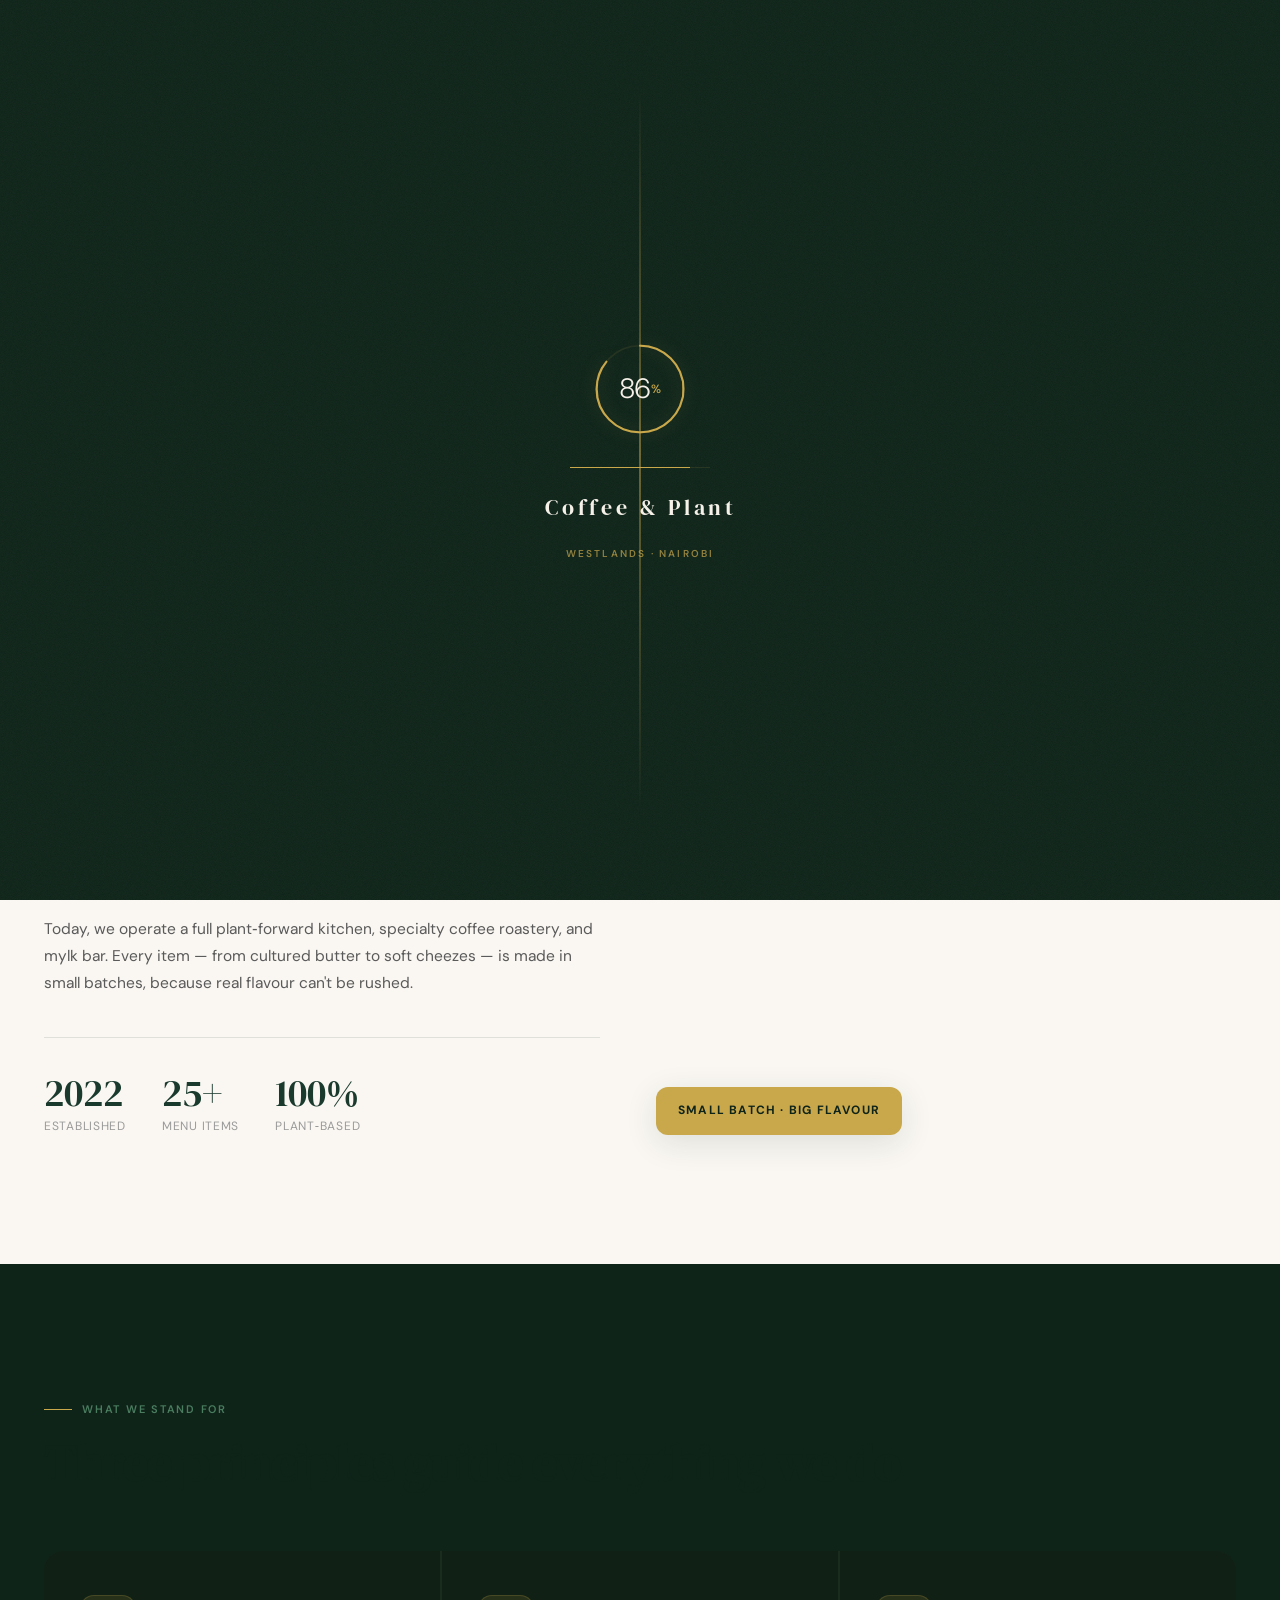
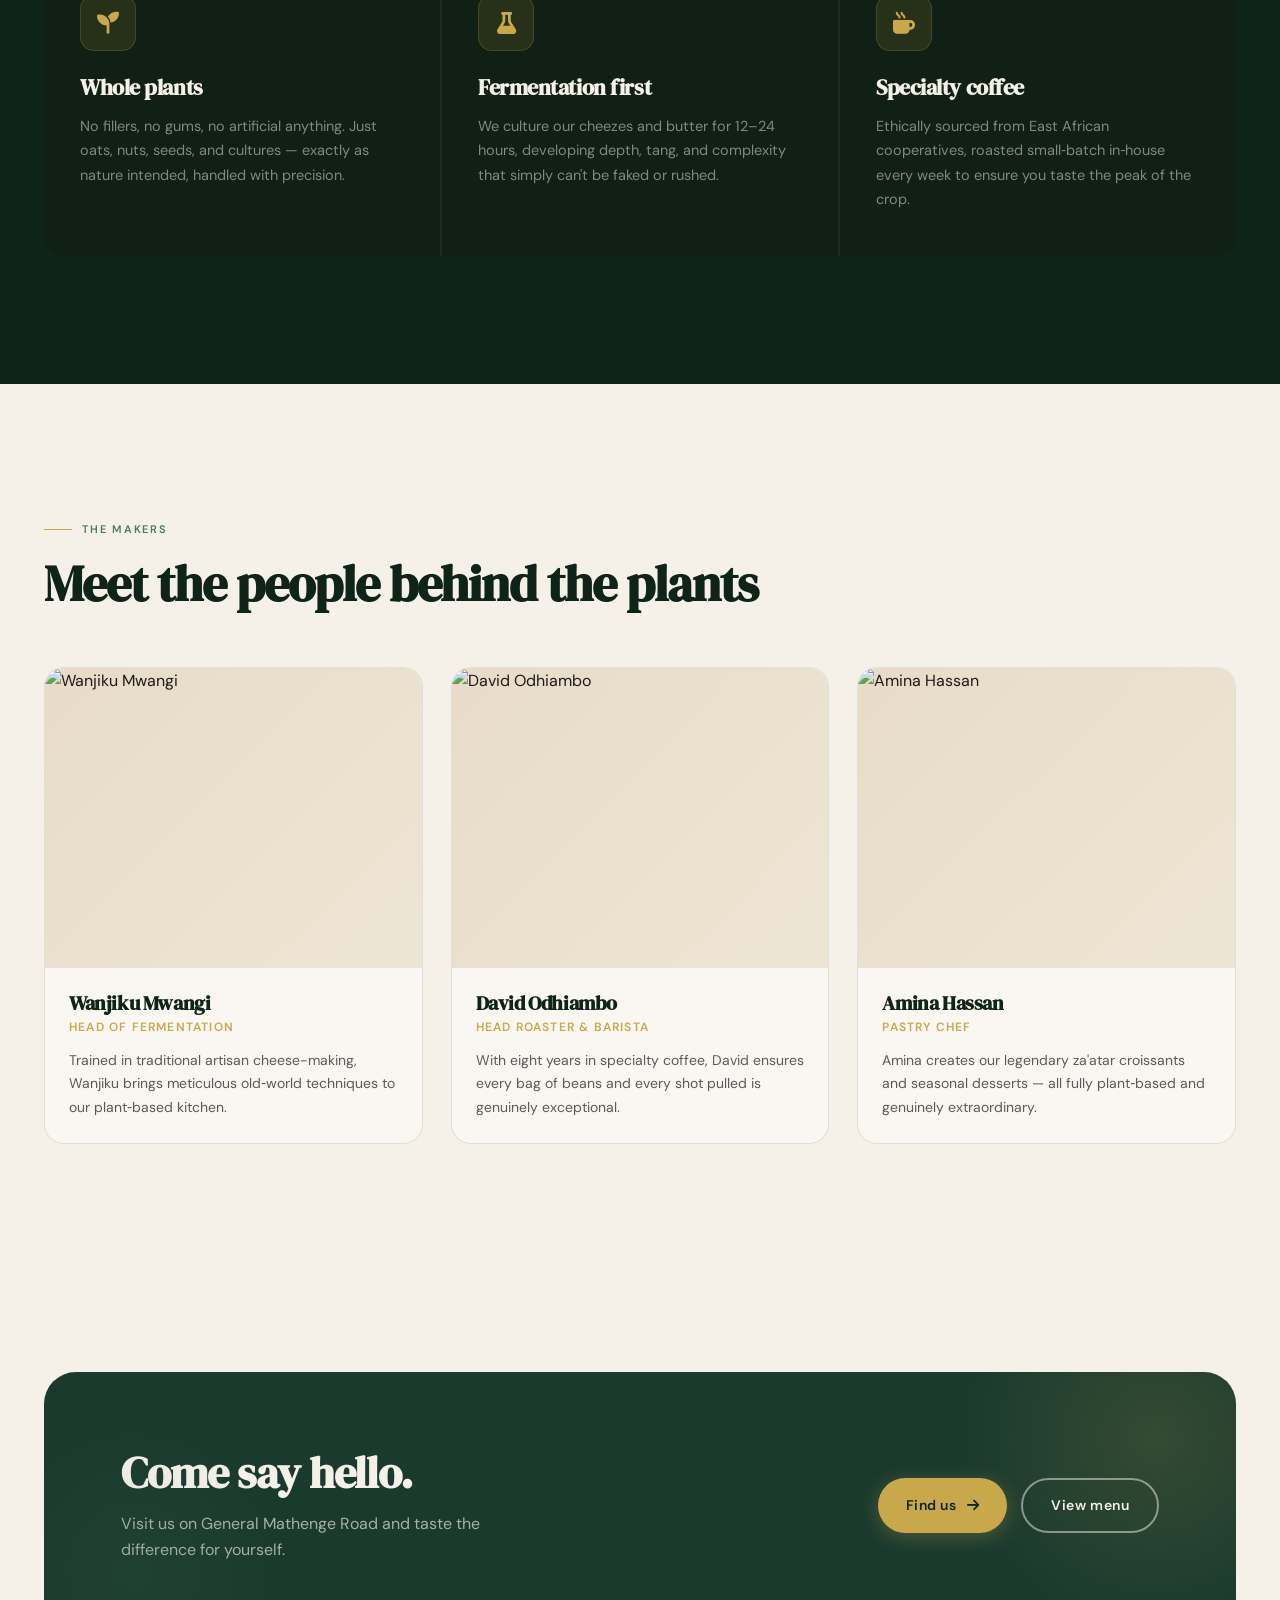
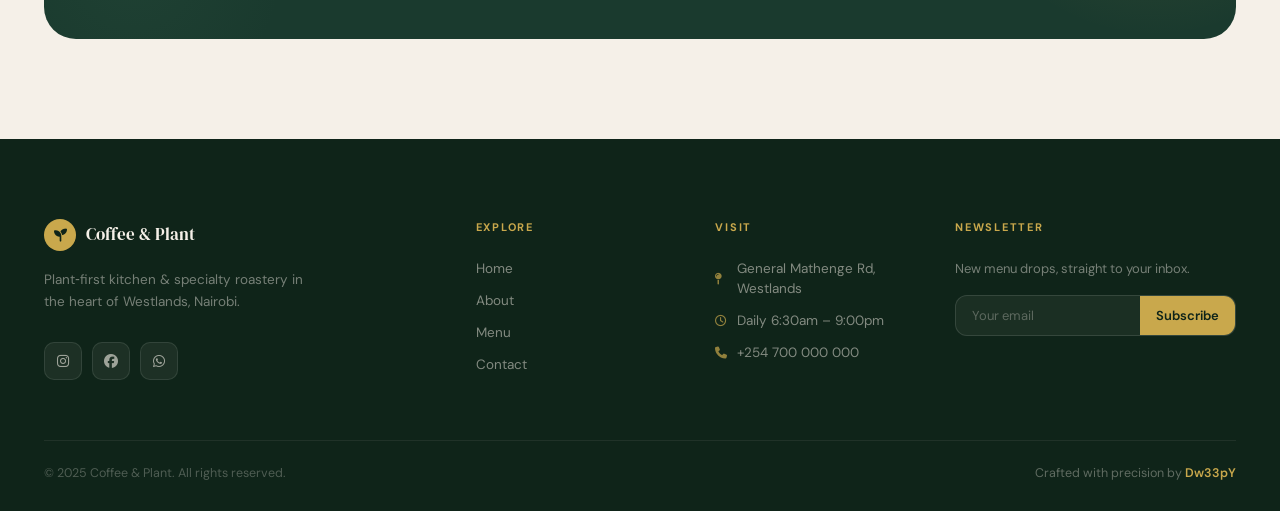
==== commit 41615ce3: "updates" ====
--- a/about.html
+++ b/about.html
@@ -1,25 +1,39 @@
-<!-- about.html — Coffee & Plant -->
+<!-- about.html — Coffee & Plant · Our Story -->
 <!DOCTYPE html>
 <html lang="en">
 <head>
   <meta charset="UTF-8">
-  <meta name="viewport" content="width=device-width, initial-scale=1.0, maximum-scale=1.0, user-scalable=yes">
+  <meta name="viewport" content="width=device-width, initial-scale=1.0, maximum-scale=5.0, user-scalable=yes">
   <title>About · Coffee & Plant · Our Story</title>
   <meta name="description" content="From a home kitchen and a blender to Nairobi's first plant-based mylk bar. Meet the people and principles behind Coffee & Plant.">
   <meta property="og:title" content="Our Story · Coffee & Plant">
   <meta property="og:description" content="Cultured, crafted, plant‑first since 2022.">
   <link rel="stylesheet" href="css/styles.css">
-  <link rel="stylesheet" href="https://cdnjs.cloudflare.com/ajax/libs/font-awesome/6.0.0-beta3/css/all.min.css">
+  <link rel="stylesheet" href="https://cdnjs.cloudflare.com/ajax/libs/font-awesome/6.5.0/css/all.min.css">
   <script src="https://cdnjs.cloudflare.com/ajax/libs/gsap/3.12.2/gsap.min.js"></script>
   <script src="https://cdnjs.cloudflare.com/ajax/libs/gsap/3.12.2/ScrollTrigger.min.js"></script>
 </head>
 <body>
 
+  <!-- PRELOADER -->
   <div id="preloader">
-    <div class="preloader-inner">
-      <div class="preloader-ring"></div>
-      <div class="preloader-wordmark">Coffee & Plant</div>
-      <div class="preloader-sub">Westlands · Nairobi</div>
+    <div class="pl-panel pl-panel-l"></div>
+    <div class="pl-panel pl-panel-r"></div>
+    <div class="pl-grain"></div>
+    <div class="pl-center">
+      <div class="pl-ring-wrap">
+        <svg viewBox="0 0 120 120" class="pl-svg">
+          <circle cx="60" cy="60" r="52" class="pl-track"/>
+          <circle cx="60" cy="60" r="52" class="pl-fill" id="plFill"/>
+        </svg>
+        <div class="pl-count">
+          <span class="pl-num" id="plNum">0</span>
+          <span class="pl-pct">%</span>
+        </div>
+      </div>
+      <div class="pl-line"><div class="pl-line-fill" id="plLine"></div></div>
+      <div class="pl-brand" id="plBrand">Coffee &amp; Plant</div>
+      <div class="pl-loc">Westlands · Nairobi</div>
     </div>
   </div>
 
@@ -73,23 +87,24 @@
   </div>
 
   <main>
-    <!-- PAGE HERO -->
     <section class="page-hero">
       <div class="page-hero-bg">
-        <img src="https://images.pexels.com/photos/4057755/pexels-photo-4057755.jpeg?auto=compress&cs=tinysrgb&w=1920&h=600&dpr=2" alt="Kitchen preparation" loading="eager">
+        <img
+          src="https://images.unsplash.com/photo-1556911220-bff31c812dba?w=1920&h=600&fit=crop&q=80"
+          alt="Modern kitchen preparation"
+          width="1920" height="600"
+          loading="eager"
+          onerror="this.onerror=null;this.src='https://picsum.photos/seed/kitchenpage/1920/600'"
+        >
         <div class="page-hero-overlay"></div>
       </div>
       <div class="container page-hero-content">
-        <div class="hero-eyebrow">
-          <span class="dot"></span>
-          Since 2022
-        </div>
+        <div class="hero-eyebrow"><span class="dot"></span> Since 2022</div>
         <h1>Our roots</h1>
         <p>From a home kitchen experiment to Nairobi's first plant‑based mylk bar</p>
       </div>
     </section>
 
-    <!-- OUR STORY -->
     <section class="about-story">
       <div class="container">
         <div class="story-grid">
@@ -115,14 +130,19 @@
             </div>
           </div>
           <div class="story-image-wrap" data-anim>
-            <img src="https://images.pexels.com/photos/4057755/pexels-photo-4057755.jpeg?auto=compress&cs=tinysrgb&w=700&h=900&dpr=2" alt="Our kitchen" loading="lazy">
+            <img
+              src="https://images.unsplash.com/photo-1556909114-f6e7ad7d3136?w=700&h=900&fit=crop&q=80"
+              alt="Our kitchen space"
+              width="700" height="900"
+              loading="lazy"
+              onerror="this.onerror=null;this.src='https://picsum.photos/seed/ourkitchen/700/900'"
+            >
             <div class="story-img-tag">Small batch · Big flavour</div>
           </div>
         </div>
       </div>
     </section>
 
-    <!-- VALUES -->
     <section class="values-section">
       <div class="container">
         <div class="section-header" data-anim>
@@ -149,7 +169,6 @@
       </div>
     </section>
 
-    <!-- TEAM -->
     <section class="team-section">
       <div class="container">
         <div class="section-header" data-anim>
@@ -159,7 +178,13 @@
         <div class="team-grid">
           <div class="team-card" data-anim>
             <div class="team-img">
-              <img src="https://images.pexels.com/photos/3775534/pexels-photo-3775534.jpeg?auto=compress&cs=tinysrgb&w=400&h=500&dpr=2" alt="Wanjiku Mwangi" loading="lazy">
+              <img
+                src="https://images.unsplash.com/photo-1580489944761-15a19d654956?w=400&h=500&fit=crop&q=80"
+                alt="Wanjiku Mwangi"
+                width="400" height="500"
+                loading="lazy"
+                onerror="this.onerror=null;this.src='https://picsum.photos/seed/chef1/400/500'"
+              >
               <div class="team-img-overlay"></div>
             </div>
             <div class="team-info">
@@ -170,7 +195,13 @@
           </div>
           <div class="team-card" data-anim>
             <div class="team-img">
-              <img src="https://images.pexels.com/photos/3811759/pexels-photo-3811759.jpeg?auto=compress&cs=tinysrgb&w=400&h=500&dpr=2" alt="David Odhiambo" loading="lazy">
+              <img
+                src="https://images.unsplash.com/photo-1560250097-0b93528c311a?w=400&h=500&fit=crop&q=80"
+                alt="David Odhiambo"
+                width="400" height="500"
+                loading="lazy"
+                onerror="this.onerror=null;this.src='https://picsum.photos/seed/roaster2/400/500'"
+              >
               <div class="team-img-overlay"></div>
             </div>
             <div class="team-info">
@@ -181,7 +212,13 @@
           </div>
           <div class="team-card" data-anim>
             <div class="team-img">
-              <img src="https://images.pexels.com/photos/3796810/pexels-photo-3796810.jpeg?auto=compress&cs=tinysrgb&w=400&h=500&dpr=2" alt="Amina Hassan" loading="lazy">
+              <img
+                src="https://images.unsplash.com/photo-1573496359142-b8d87734a5a2?w=400&h=500&fit=crop&q=80"
+                alt="Amina Hassan"
+                width="400" height="500"
+                loading="lazy"
+                onerror="this.onerror=null;this.src='https://picsum.photos/seed/pastry3/400/500'"
+              >
               <div class="team-img-overlay"></div>
             </div>
             <div class="team-info">
@@ -194,7 +231,6 @@
       </div>
     </section>
 
-    <!-- CTA -->
     <section class="cta-section">
       <div class="container">
         <div class="cta-inner" data-anim>
@@ -245,7 +281,7 @@
         </div>
         <div class="footer-col">
           <h5>Newsletter</h5>
-          <p style="font-size:13px; color:rgba(245,240,232,0.45); margin-bottom:16px;">New menu drops, straight to your inbox.</p>
+          <p class="footer-newsletter-desc">New menu drops, straight to your inbox.</p>
           <form class="newsletter-form" id="newsletterForm">
             <input type="email" placeholder="Your email" required>
             <button type="submit">Subscribe</button>
@@ -266,7 +302,8 @@
   <button class="back-to-top" id="backToTop" aria-label="Back to top">
     <i class="fas fa-arrow-up"></i>
   </button>
+  <div class="toast-container" id="toastContainer"></div>
 
   <script src="js/script.js"></script>
 </body>
-</html>
+</html>
--- a/css/styles.css
+++ b/css/styles.css
@@ -1,12 +1,10 @@
 /* ============================================================
    Coffee & Plant — Premium CSS
-   Design system: Warm organic luxury | Awwwards-level
+   Design system: Warm organic luxury
    ============================================================ */
 
-/* ── Google Fonts ── */
-@import url('https://fonts.googleapis.com/css2?family=DM+Serif+Display:ital@0;1&family=DM+Sans:opsz,wght@9..40,300;9..40,400;9..40,500;9..40,600&family=Cormorant+Garamond:ital,wght@0,300;0,500;1,300;1,400&display=swap');
-
-/* ── CSS Variables ── */
+@import url('https://fonts.googleapis.com/css2?family=DM+Serif+Display:ital@0;1&family=DM+Sans:opsz,wght@9..40,300;9..40,400;9..40,500;9..40,600;9..40,700&family=Cormorant+Garamond:ital,wght@0,300;0,500;1,300;1,400&display=swap');
+
 :root {
   --forest: #1a3a2e;
   --forest-deep: #0f2419;
@@ -42,14 +40,20 @@
   --ease-spring: cubic-bezier(0.34, 1.56, 0.64, 1);
 }
 
-/* ── Reset & Base ── */
 *, *::before, *::after { box-sizing: border-box; margin: 0; padding: 0; }
 
 html {
   font-size: 16px;
   scroll-behavior: smooth;
   overflow-x: hidden;
-}
+  /* Smooth scrollbar */
+  scrollbar-width: thin;
+  scrollbar-color: var(--sage) var(--forest-deep);
+}
+::-webkit-scrollbar { width: 8px; }
+::-webkit-scrollbar-track { background: var(--forest-deep); }
+::-webkit-scrollbar-thumb { background: var(--sage); border-radius: 4px; }
+::-webkit-scrollbar-thumb:hover { background: var(--sage-light); }
 
 body {
   font-family: 'DM Sans', system-ui, sans-serif;
@@ -61,25 +65,23 @@
   max-width: 100vw;
 }
 
-img, video { max-width: 100%; display: block; }
+img, video { max-width: 100%; display: block; height: auto; }
 a { text-decoration: none; color: inherit; }
 ul { list-style: none; }
 button { cursor: pointer; border: none; background: none; font-family: inherit; }
 
-/* ── Typography ── */
+/* Selection */
+::selection {
+  background: var(--gold);
+  color: var(--forest-deep);
+}
+
 h1, h2, h3, h4 {
   font-family: 'DM Serif Display', Georgia, serif;
   line-height: 1.1;
   letter-spacing: -0.02em;
 }
 
-.serif-italic {
-  font-family: 'Cormorant Garamond', Georgia, serif;
-  font-style: italic;
-  font-weight: 300;
-}
-
-/* ── Container ── */
 .container {
   width: 100%;
   max-width: 1240px;
@@ -119,8 +121,10 @@
   font-weight: 600;
   letter-spacing: 0.04em;
   border-radius: var(--r-full);
-  transition: all 0.35s var(--ease-smooth);
+  transition: background 0.35s var(--ease-smooth), box-shadow 0.35s var(--ease-smooth), transform 0.35s var(--ease-smooth), border-color 0.35s var(--ease-smooth), color 0.35s var(--ease-smooth);
   white-space: nowrap;
+  position: relative;
+  overflow: hidden;
 }
 .btn i { transition: transform 0.3s var(--ease-spring); }
 .btn:hover i { transform: translateX(4px); }
@@ -170,71 +174,239 @@
   transform: translateY(-2px);
 }
 
-.btn-outline-dark {
-  background: transparent;
-  color: var(--forest);
-  border: 2px solid var(--border);
-}
-.btn-outline-dark:hover {
-  background: var(--forest);
-  color: var(--cream);
-  border-color: var(--forest);
-}
-
 .btn-block { width: 100%; justify-content: center; }
+
+/* ── Cursor Follower ── */
+.cursor-dot {
+  position: fixed;
+  width: 6px;
+  height: 6px;
+  background: var(--gold);
+  border-radius: 50%;
+  pointer-events: none;
+  z-index: 10000;
+  transform: translate(-50%, -50%);
+  transition: opacity 0.3s;
+  mix-blend-mode: difference;
+}
+.cursor-ring {
+  position: fixed;
+  width: 36px;
+  height: 36px;
+  border: 1.5px solid rgba(201,168,76,0.4);
+  border-radius: 50%;
+  pointer-events: none;
+  z-index: 10000;
+  transform: translate(-50%, -50%);
+  transition: width 0.3s var(--ease-spring), height 0.3s var(--ease-spring), border-color 0.3s;
+}
+.cursor-ring.hovering {
+  width: 56px;
+  height: 56px;
+  border-color: var(--gold);
+}
 
 /* ── Preloader ── */
 #preloader {
   position: fixed;
   inset: 0;
   z-index: 9999;
+  pointer-events: all;
+}
+
+/* Curtain panels */
+.pl-panel {
+  position: absolute;
+  top: 0;
+  bottom: 0;
+  width: 50%;
   background: var(--forest-deep);
-  display: flex;
+  z-index: 2;
+  will-change: transform;
+}
+.pl-panel-l {
+  left: 0;
+}
+.pl-panel-l::after {
+  content: '';
+  position: absolute;
+  top: 0;
+  right: 0;
+  bottom: 0;
+  width: 1px;
+  background: linear-gradient(
+    to bottom,
+    transparent 10%,
+    rgba(201,168,76,0.5) 50%,
+    transparent 90%
+  );
+}
+.pl-panel-r {
+  right: 0;
+}
+.pl-panel-r::after {
+  content: '';
+  position: absolute;
+  top: 0;
+  left: 0;
+  bottom: 0;
+  width: 1px;
+  background: linear-gradient(
+    to bottom,
+    transparent 10%,
+    rgba(201,168,76,0.5) 50%,
+    transparent 90%
+  );
+}
+
+/* Grain overlay */
+.pl-grain {
+  position: absolute;
+  inset: 0;
+  z-index: 3;
+  opacity: 0.05;
+  background-image: url("data:image/svg+xml,%3Csvg viewBox='0 0 256 256' xmlns='http://www.w3.org/2000/svg'%3E%3Cfilter id='n'%3E%3CfeTurbulence type='fractalNoise' baseFrequency='0.85' numOctaves='4' stitchTiles='stitch'/%3E%3C/filter%3E%3Crect width='100%25' height='100%25' filter='url(%23n)'/%3E%3C/svg%3E");
+  background-size: 180px;
+  pointer-events: none;
+}
+
+/* Center content */
+.pl-center {
+  position: absolute;
+  inset: 0;
+  z-index: 4;
+  display: flex;
+  flex-direction: column;
   align-items: center;
   justify-content: center;
-  flex-direction: column;
-  gap: 20px;
-}
-
-.preloader-inner {
-  display: flex;
-  flex-direction: column;
+  gap: 28px;
+  will-change: opacity, transform;
+}
+
+/* SVG ring */
+.pl-ring-wrap {
+  position: relative;
+  width: 100px;
+  height: 100px;
+}
+.pl-svg {
+  width: 100%;
+  height: 100%;
+  transform: rotate(-90deg);
+  filter: drop-shadow(0 0 8px rgba(201,168,76,0.25));
+}
+.pl-track {
+  fill: none;
+  stroke: rgba(201,168,76,0.1);
+  stroke-width: 2;
+}
+.pl-fill {
+  fill: none;
+  stroke: var(--gold);
+  stroke-width: 2.5;
+  stroke-linecap: round;
+  /* dasharray/dashoffset set by JS */
+}
+
+/* Counter */
+.pl-count {
+  position: absolute;
+  inset: 0;
+  display: flex;
   align-items: center;
-  gap: 24px;
-}
-
-.preloader-ring {
-  width: 56px;
-  height: 56px;
-  border-radius: 50%;
-  border: 2px solid rgba(201,168,76,0.2);
-  border-top-color: var(--gold);
-  animation: spin 1.2s linear infinite;
-}
-@keyframes spin { to { transform: rotate(360deg); } }
-
-.preloader-wordmark {
+  justify-content: center;
+  gap: 1px;
+}
+.pl-num {
+  font-family: 'DM Sans', sans-serif;
+  font-size: 28px;
+  font-weight: 300;
+  color: var(--cream);
+  font-variant-numeric: tabular-nums;
+  letter-spacing: -0.04em;
+  line-height: 1;
+}
+.pl-pct {
+  font-family: 'DM Sans', sans-serif;
+  font-size: 12px;
+  font-weight: 500;
+  color: var(--gold);
+  margin-top: 2px;
+}
+
+/* Horizontal line */
+.pl-line {
+  width: 140px;
+  height: 1px;
+  background: rgba(201,168,76,0.12);
+  position: relative;
+  overflow: hidden;
+}
+.pl-line-fill {
+  height: 100%;
+  width: 0%;
+  background: var(--gold);
+  transition: none;
+}
+
+/* Brand text — chars split by JS */
+.pl-brand {
   font-family: 'DM Serif Display', serif;
   font-size: 22px;
   color: var(--cream);
-  letter-spacing: 0.1em;
+  letter-spacing: 0.08em;
+  line-height: 1;
+  white-space: nowrap;
+}
+.pl-char {
+  display: inline-block;
+  overflow: hidden;
+  vertical-align: bottom;
+  padding: 0 1px;
+}
+.pl-char-in {
+  display: inline-block;
+  transform: translateY(115%);
   opacity: 0;
-  animation: fadeIn 0.8s 0.3s forwards;
-}
-.preloader-sub {
-  font-size: 11px;
-  letter-spacing: 0.2em;
+  animation: plCharUp 0.65s cubic-bezier(0.16, 1, 0.3, 1) forwards;
+}
+@keyframes plCharUp {
+  to {
+    transform: translateY(0);
+    opacity: 1;
+  }
+}
+
+/* Location subtitle */
+.pl-loc {
+  font-size: 10px;
+  font-weight: 600;
+  letter-spacing: 0.22em;
   text-transform: uppercase;
   color: var(--gold);
   opacity: 0;
-  animation: fadeIn 0.8s 0.6s forwards;
-}
-
-@keyframes fadeIn { to { opacity: 1; } }
+  animation: plFadeIn 0.8s 0.9s ease forwards;
+}
+@keyframes plFadeIn {
+  to { opacity: 0.7; }
+}
+
+/* Fallback hide (if JS fails) */
+#preloader.pl-done {
+  pointer-events: none;
+}
+#preloader.pl-done .pl-panel {
+  opacity: 0;
+  transition: opacity 0.6s;
+}
+#preloader.pl-done .pl-center {
+  opacity: 0;
+  transition: opacity 0.4s;
+}
 
 /* ── Navbar ── */
 .navbar {
-  background-color: #000000;
+  background: transparent;
   position: fixed;
   top: 0;
   left: 0;
@@ -243,14 +415,12 @@
   height: var(--nav-h);
   transition: all 0.4s var(--ease-smooth);
 }
-
 .navbar.scrolled {
   background: rgba(15,36,25,0.96);
   backdrop-filter: blur(20px);
   -webkit-backdrop-filter: blur(20px);
   box-shadow: 0 1px 0 rgba(201,168,76,0.15), var(--shadow-md);
 }
-
 .nav-container {
   max-width: 1240px;
   margin: 0 auto;
@@ -260,13 +430,7 @@
   align-items: center;
   justify-content: space-between;
 }
-
-.logo {
-  display: flex;
-  align-items: center;
-  gap: 10px;
-  text-decoration: none;
-}
+.logo { display: flex; align-items: center; gap: 10px; text-decoration: none; }
 .logo-mark {
   width: 36px;
   height: 36px;
@@ -278,7 +442,9 @@
   color: var(--forest-deep);
   font-size: 15px;
   flex-shrink: 0;
-}
+  transition: transform 0.3s var(--ease-spring);
+}
+.logo:hover .logo-mark { transform: rotate(-10deg) scale(1.05); }
 .logo-name {
   font-family: 'DM Serif Display', serif;
   font-size: 18px;
@@ -293,13 +459,7 @@
   color: var(--gold);
   font-weight: 500;
 }
-
-.desktop-nav {
-  display: flex;
-  align-items: center;
-  gap: 4px;
-}
-
+.desktop-nav { display: flex; align-items: center; gap: 4px; }
 .nav-link {
   font-size: 13.5px;
   font-weight: 500;
@@ -308,17 +468,9 @@
   border-radius: var(--r-full);
   transition: all 0.25s;
   letter-spacing: 0.02em;
-  position: relative;
-}
-.nav-link:hover {
-  color: var(--cream);
-  background: rgba(245,240,232,0.08);
-}
-.nav-link.active {
-  color: var(--gold);
-  background: rgba(201,168,76,0.1);
-}
-
+}
+.nav-link:hover { color: var(--cream); background: rgba(245,240,232,0.08); }
+.nav-link.active { color: var(--gold); background: rgba(201,168,76,0.1); }
 .nav-cta {
   background: var(--gold);
   color: var(--forest-deep) !important;
@@ -328,6 +480,7 @@
   font-size: 13px;
   letter-spacing: 0.04em;
   transition: all 0.25s;
+  margin-left: 8px;
 }
 .nav-cta:hover {
   background: var(--gold-light);
@@ -335,7 +488,7 @@
   box-shadow: 0 4px 16px rgba(201,168,76,0.35);
 }
 
-/* ── Hamburger ── */
+/* Hamburger */
 .mobile-menu-toggle {
   display: none;
   width: 40px;
@@ -360,15 +513,9 @@
 .mobile-menu-toggle.active span:nth-child(2) { opacity: 0; transform: scaleX(0); }
 .mobile-menu-toggle.active span:nth-child(3) { transform: translateY(-6.5px) rotate(-45deg); }
 
-/* ── Mobile Menu ── */
-.mobile-menu {
-  position: fixed;
-  inset: 0;
-  z-index: 999;
-  pointer-events: none;
-}
+/* Mobile Menu */
+.mobile-menu { position: fixed; inset: 0; z-index: 999; pointer-events: none; }
 .mobile-menu.active { pointer-events: all; }
-
 .mobile-menu-backdrop {
   position: absolute;
   inset: 0;
@@ -378,12 +525,9 @@
   transition: opacity 0.4s var(--ease-smooth);
 }
 .mobile-menu.active .mobile-menu-backdrop { opacity: 1; }
-
 .mobile-menu-panel {
   position: absolute;
-  top: 0;
-  right: 0;
-  bottom: 0;
+  top: 0; right: 0; bottom: 0;
   width: min(360px, 88vw);
   background: var(--forest-deep);
   transform: translateX(100%);
@@ -393,15 +537,12 @@
   overflow: hidden;
 }
 .mobile-menu.active .mobile-menu-panel { transform: translateX(0); }
-
-/* top gold accent */
 .mobile-menu-panel::before {
   content: '';
   display: block;
   height: 3px;
   background: linear-gradient(90deg, var(--gold), var(--sage-light));
 }
-
 .mobile-menu-header {
   display: flex;
   align-items: center;
@@ -409,21 +550,11 @@
   padding: 20px 28px;
   border-bottom: 1px solid rgba(201,168,76,0.12);
 }
-.mobile-logo {
-  font-family: 'DM Serif Display', serif;
-  font-size: 20px;
-  color: var(--cream);
-}
-.mobile-logo span {
-  color: var(--gold);
-  font-style: italic;
-}
+.mobile-logo { font-family: 'DM Serif Display', serif; font-size: 20px; color: var(--cream); }
+.mobile-logo span { color: var(--gold); font-style: italic; }
 .mobile-close {
-  width: 36px;
-  height: 36px;
-  display: flex;
-  align-items: center;
-  justify-content: center;
+  width: 36px; height: 36px;
+  display: flex; align-items: center; justify-content: center;
   background: rgba(245,240,232,0.06);
   border-radius: 8px;
   color: var(--cream);
@@ -431,13 +562,7 @@
   transition: background 0.2s;
 }
 .mobile-close:hover { background: rgba(245,240,232,0.12); }
-
-.mobile-menu-links {
-  flex: 1;
-  padding: 20px 0;
-  display: flex;
-  flex-direction: column;
-}
+.mobile-menu-links { flex: 1; padding: 20px 0; display: flex; flex-direction: column; }
 .mobile-link {
   display: flex;
   align-items: center;
@@ -447,55 +572,25 @@
   font-family: 'DM Serif Display', serif;
   color: rgba(245,240,232,0.65);
   border-bottom: 1px solid rgba(245,240,232,0.04);
-  transition: all 0.2s;
-}
-.mobile-link:hover {
-  color: var(--gold);
-  padding-left: 36px;
-}
+  transition: all 0.25s;
+}
+.mobile-link:hover { color: var(--gold); padding-left: 36px; background: rgba(201,168,76,0.04); }
 .mobile-link i { font-size: 14px; opacity: 0.4; }
-
-.mobile-menu-footer {
-  padding: 24px 28px 40px;
-  border-top: 1px solid rgba(245,240,232,0.06);
-}
-.mobile-footer-info {
-  display: flex;
-  flex-direction: column;
-  gap: 8px;
-  margin-bottom: 20px;
-}
-.mobile-footer-info p {
-  font-size: 13px;
-  color: rgba(245,240,232,0.5);
-  display: flex;
-  align-items: center;
-  gap: 8px;
-}
+.mobile-menu-footer { padding: 24px 28px 40px; border-top: 1px solid rgba(245,240,232,0.06); }
+.mobile-footer-info { display: flex; flex-direction: column; gap: 8px; margin-bottom: 20px; }
+.mobile-footer-info p { font-size: 13px; color: rgba(245,240,232,0.5); display: flex; align-items: center; gap: 8px; }
 .mobile-footer-info i { color: var(--gold); width: 14px; }
-.mobile-social {
-  display: flex;
-  gap: 10px;
-}
+.mobile-social { display: flex; gap: 10px; }
 .mobile-social a {
-  width: 38px;
-  height: 38px;
+  width: 38px; height: 38px;
   border-radius: 10px;
   background: rgba(245,240,232,0.06);
   border: 1px solid rgba(245,240,232,0.1);
-  display: flex;
-  align-items: center;
-  justify-content: center;
-  color: var(--cream);
-  font-size: 14px;
-  transition: all 0.2s;
-}
-.mobile-social a:hover {
-  background: var(--gold);
-  color: var(--forest-deep);
-  border-color: var(--gold);
-}
-
+  display: flex; align-items: center; justify-content: center;
+  color: var(--cream); font-size: 14px;
+  transition: all 0.25s;
+}
+.mobile-social a:hover { background: var(--gold); color: var(--forest-deep); border-color: var(--gold); transform: translateY(-2px); }
 body.menu-open { overflow: hidden; }
 
 /* ── Hero Home ── */
@@ -507,44 +602,25 @@
   align-items: flex-end;
   overflow: hidden;
 }
-
-.hero-bg {
-  position: absolute;
-  inset: 0;
-}
-.hero-bg img {
-  width: 100%;
-  height: 100%;
-  object-fit: cover;
-  transform-origin: center;
-}
+.hero-bg { position: absolute; inset: 0; }
+.hero-bg img { width: 100%; height: 100%; object-fit: cover; transform-origin: center; }
 .hero-overlay {
-  position: absolute;
-  inset: 0;
-  background: linear-gradient(
-    160deg,
-    rgba(10,24,16,0.3) 0%,
-    rgba(10,24,16,0.1) 40%,
-    rgba(10,24,16,0.7) 100%
-  );
-}
-/* grain texture */
+  position: absolute; inset: 0;
+  background: linear-gradient(160deg, rgba(10,24,16,0.35) 0%, rgba(10,24,16,0.1) 40%, rgba(10,24,16,0.75) 100%);
+}
 .hero-grain {
-  position: absolute;
-  inset: 0;
+  position: absolute; inset: 0;
   opacity: 0.04;
   background-image: url("data:image/svg+xml,%3Csvg viewBox='0 0 256 256' xmlns='http://www.w3.org/2000/svg'%3E%3Cfilter id='noise'%3E%3CfeTurbulence type='fractalNoise' baseFrequency='0.9' numOctaves='4' stitchTiles='stitch'/%3E%3C/filter%3E%3Crect width='100%25' height='100%25' filter='url(%23noise)' opacity='1'/%3E%3C/svg%3E");
   background-size: 200px;
   pointer-events: none;
 }
-
 .hero-content {
   position: relative;
   z-index: 2;
   padding-bottom: clamp(60px, 8vh, 100px);
   width: 100%;
 }
-
 .hero-eyebrow {
   display: inline-flex;
   align-items: center;
@@ -562,8 +638,7 @@
   margin-bottom: 28px;
 }
 .hero-eyebrow .dot {
-  width: 6px;
-  height: 6px;
+  width: 6px; height: 6px;
   background: var(--gold);
   border-radius: 50%;
   animation: pulse 2s ease-in-out infinite;
@@ -572,7 +647,6 @@
   0%, 100% { opacity: 1; transform: scale(1); }
   50% { opacity: 0.5; transform: scale(0.8); }
 }
-
 .hero-title {
   font-size: clamp(52px, 9vw, 120px);
   color: var(--cream);
@@ -581,7 +655,6 @@
   max-width: 900px;
 }
 .hero-title .gold-word { color: var(--gold); font-style: italic; }
-
 .hero-desc {
   font-size: clamp(16px, 2vw, 19px);
   color: rgba(245,240,232,0.7);
@@ -590,18 +663,10 @@
   margin-bottom: 40px;
   font-weight: 300;
 }
-
-.hero-actions {
-  display: flex;
-  flex-wrap: wrap;
-  gap: 14px;
-  align-items: center;
-}
-
+.hero-actions { display: flex; flex-wrap: wrap; gap: 14px; align-items: center; }
 .hero-scroll {
   position: absolute;
-  bottom: 36px;
-  right: 40px;
+  bottom: 36px; right: 40px;
   display: flex;
   flex-direction: column;
   align-items: center;
@@ -616,8 +681,7 @@
   writing-mode: vertical-rl;
 }
 .scroll-track {
-  width: 1px;
-  height: 60px;
+  width: 1px; height: 60px;
   background: rgba(245,240,232,0.15);
   position: relative;
   overflow: hidden;
@@ -625,26 +689,16 @@
 .scroll-track::after {
   content: '';
   position: absolute;
-  top: -100%;
-  left: 0;
-  width: 100%;
-  height: 100%;
+  top: -100%; left: 0;
+  width: 100%; height: 100%;
   background: var(--gold);
   animation: scrollDown 2s ease-in-out infinite;
 }
 @keyframes scrollDown { to { top: 200%; } }
 
 /* ── Features Strip ── */
-.features-strip {
-  background: var(--forest-deep);
-  padding: 0;
-  overflow: hidden;
-}
-.features-inner {
-  display: grid;
-  grid-template-columns: repeat(3, 1fr);
-  border-top: 1px solid rgba(201,168,76,0.12);
-}
+.features-strip { background: var(--forest-deep); padding: 0; overflow: hidden; }
+.features-inner { display: grid; grid-template-columns: repeat(3, 1fr); border-top: 1px solid rgba(201,168,76,0.12); }
 .feature-item {
   padding: 44px 36px;
   border-right: 1px solid rgba(201,168,76,0.08);
@@ -655,61 +709,61 @@
 }
 .feature-item:last-child { border-right: none; }
 .feature-item:hover { background: rgba(201,168,76,0.04); }
-
 .feature-icon-wrap {
-  width: 48px;
-  height: 48px;
+  width: 48px; height: 48px;
   background: rgba(201,168,76,0.12);
   border: 1px solid rgba(201,168,76,0.2);
   border-radius: 12px;
-  display: flex;
-  align-items: center;
-  justify-content: center;
-  color: var(--gold);
-  font-size: 18px;
+  display: flex; align-items: center; justify-content: center;
+  color: var(--gold); font-size: 18px;
   flex-shrink: 0;
-  transition: all 0.3s;
+  transition: all 0.3s var(--ease-spring);
 }
 .feature-item:hover .feature-icon-wrap {
   background: var(--gold);
   color: var(--forest-deep);
   transform: rotate(-5deg);
 }
-
-.feature-text h3 {
+.feature-text h3 { font-family: 'DM Serif Display', serif; font-size: 18px; color: var(--cream); margin-bottom: 6px; }
+.feature-text p { font-size: 13.5px; color: rgba(245,240,232,0.5); line-height: 1.55; }
+
+/* ── Marquee Ticker ── */
+.marquee-strip {
+  background: var(--gold);
+  padding: 14px 0;
+  overflow: hidden;
+  white-space: nowrap;
+}
+.marquee-track {
+  display: inline-flex;
+  animation: marqueeScroll 30s linear infinite;
+}
+.marquee-track span {
   font-family: 'DM Serif Display', serif;
-  font-size: 18px;
-  color: var(--cream);
-  margin-bottom: 6px;
-}
-.feature-text p {
-  font-size: 13.5px;
-  color: rgba(245,240,232,0.5);
-  line-height: 1.55;
+  font-size: 14px;
+  color: var(--forest-deep);
+  letter-spacing: 0.06em;
+  padding: 0 20px;
+  font-weight: 400;
+}
+.marquee-sep {
+  font-size: 10px !important;
+  color: var(--forest-mid) !important;
+  padding: 0 8px !important;
+}
+@keyframes marqueeScroll {
+  from { transform: translateX(0); }
+  to { transform: translateX(-50%); }
 }
 
 /* ── Section common ── */
 .section-pad { padding: clamp(80px, 10vw, 140px) 0; }
 
-/* ── Signature / Showcase Section ── */
-.showcase-section {
-  background: var(--cream);
-}
-
-.showcase-header {
-  text-align: center;
-  margin-bottom: 64px;
-}
-.showcase-header h2 {
-  font-size: clamp(36px, 5vw, 64px);
-  color: var(--forest-deep);
-  margin-bottom: 16px;
-}
-.showcase-header p {
-  font-size: 17px;
-  color: var(--mid-gray);
-  font-weight: 300;
-}
+/* ── Showcase Section ── */
+.showcase-section { background: var(--cream); }
+.showcase-header { text-align: center; margin-bottom: 64px; }
+.showcase-header h2 { font-size: clamp(36px, 5vw, 64px); color: var(--forest-deep); margin-bottom: 16px; }
+.showcase-header p { font-size: 17px; color: var(--mid-gray); font-weight: 300; }
 
 .pods-grid {
   display: grid;
@@ -719,21 +773,21 @@
   border-radius: var(--r-lg);
   overflow: hidden;
 }
-
 .pod-card {
   background: var(--warm-white);
   position: relative;
   overflow: hidden;
   cursor: pointer;
   aspect-ratio: 4/5;
-}
-.pod-card:hover .pod-img img {
-  transform: scale(1.06);
-}
+  opacity: 0;
+}
+.pod-card:hover .pod-img img { transform: scale(1.08); }
 .pod-img {
   position: absolute;
   inset: 0;
   overflow: hidden;
+  /* Fallback background so cards are never blank */
+  background: linear-gradient(135deg, var(--forest-mid) 0%, var(--forest-deep) 100%);
 }
 .pod-img img {
   width: 100%;
@@ -742,16 +796,12 @@
   transition: transform 0.7s var(--ease-smooth);
 }
 .pod-img-overlay {
-  position: absolute;
-  inset: 0;
-  background: linear-gradient(to top, rgba(10,24,16,0.85) 0%, transparent 55%);
-}
-
+  position: absolute; inset: 0;
+  background: linear-gradient(to top, rgba(10,24,16,0.85) 0%, rgba(10,24,16,0.15) 55%);
+}
 .pod-content {
   position: absolute;
-  bottom: 0;
-  left: 0;
-  right: 0;
+  bottom: 0; left: 0; right: 0;
   padding: 28px 24px;
   z-index: 2;
 }
@@ -767,40 +817,14 @@
   border-radius: var(--r-full);
   margin-bottom: 10px;
 }
-.pod-name {
-  font-family: 'DM Serif Display', serif;
-  font-size: 22px;
-  color: var(--cream);
-  margin-bottom: 4px;
-  line-height: 1.1;
-}
-.pod-desc {
-  font-size: 13px;
-  color: rgba(245,240,232,0.65);
-  margin-bottom: 12px;
-}
-.pod-price {
-  font-size: 17px;
-  font-weight: 600;
-  color: var(--gold-light);
-}
-
-/* ── Horizontal Scroll / Fan Favs ── */
-.fan-section {
-  background: var(--warm-white);
-  overflow: hidden;
-}
-
-.fan-section .section-header {
-  padding: 0 24px;
-  max-width: 1240px;
-  margin: 0 auto 40px;
-}
-.fan-section h2 {
-  font-size: clamp(32px, 4.5vw, 56px);
-  color: var(--forest-deep);
-}
-
+.pod-name { font-family: 'DM Serif Display', serif; font-size: 22px; color: var(--cream); margin-bottom: 4px; line-height: 1.1; }
+.pod-desc { font-size: 13px; color: rgba(245,240,232,0.65); margin-bottom: 12px; }
+.pod-price { font-size: 17px; font-weight: 600; color: var(--gold-light); }
+
+/* ── Fan Favourites ── */
+.fan-section { background: var(--warm-white); overflow: hidden; }
+.fan-section .section-header { padding: 0 24px; max-width: 1240px; margin: 0 auto 40px; }
+.fan-section h2 { font-size: clamp(32px, 4.5vw, 56px); color: var(--forest-deep); }
 .fan-scroll-wrap {
   overflow-x: auto;
   cursor: grab;
@@ -809,46 +833,45 @@
 }
 .fan-scroll-wrap::-webkit-scrollbar { display: none; }
 .fan-scroll-wrap.dragging { cursor: grabbing; }
-
-.fan-track {
-  display: flex;
-  gap: 16px;
-  padding: 4px 24px 4px;
-  width: max-content;
-}
-/* pad for last item */
-.fan-track::after {
-  content: '';
-  display: block;
-  width: 8px;
-  flex-shrink: 0;
-}
+.fan-track { display: flex; gap: 16px; padding: 4px 24px 16px; width: max-content; }
+.fan-track::after { content: ''; display: block; width: 8px; flex-shrink: 0; }
 
 .fan-card {
-  width: 260px;
+  width: 280px;
   background: var(--cream);
   border-radius: var(--r-md);
-  padding: 28px 24px;
+  overflow: hidden;
   border: 1px solid var(--border);
   flex-shrink: 0;
-  transition: transform 0.3s var(--ease-spring), box-shadow 0.3s;
+  transition: transform 0.35s var(--ease-spring), box-shadow 0.35s;
   position: relative;
-  overflow: hidden;
 }
 .fan-card::before {
   content: '';
   position: absolute;
-  top: 0;
-  left: 0;
-  right: 0;
+  top: 0; left: 0; right: 0;
   height: 3px;
   background: linear-gradient(90deg, var(--gold), transparent);
   opacity: 0;
   transition: opacity 0.3s;
+  z-index: 2;
 }
 .fan-card:hover { transform: translateY(-6px); box-shadow: var(--shadow-lg); }
 .fan-card:hover::before { opacity: 1; }
 
+.fan-card-img {
+  height: 160px;
+  overflow: hidden;
+  background: linear-gradient(135deg, var(--cream-mid), var(--cream-dark));
+}
+.fan-card-img img {
+  width: 100%; height: 100%;
+  object-fit: cover;
+  transition: transform 0.6s var(--ease-smooth);
+}
+.fan-card:hover .fan-card-img img { transform: scale(1.06); }
+
+.fan-card-body { padding: 20px 24px 24px; }
 .fan-card-badge {
   display: inline-block;
   font-size: 9.5px;
@@ -859,78 +882,34 @@
   background: rgba(74,124,95,0.1);
   padding: 4px 10px;
   border-radius: var(--r-full);
-  margin-bottom: 16px;
-}
-.fan-card-name {
-  font-family: 'DM Serif Display', serif;
-  font-size: 19px;
-  color: var(--forest-deep);
-  margin-bottom: 8px;
-  line-height: 1.15;
-}
-.fan-card-desc {
-  font-size: 13.5px;
-  color: var(--mid-gray);
-  margin-bottom: 20px;
-  line-height: 1.5;
-}
-.fan-card-footer {
-  display: flex;
-  align-items: center;
-  justify-content: space-between;
-}
-.fan-card-price {
-  font-size: 16px;
-  font-weight: 600;
-  color: var(--forest);
-}
+  margin-bottom: 12px;
+}
+.fan-card-name { font-family: 'DM Serif Display', serif; font-size: 19px; color: var(--forest-deep); margin-bottom: 8px; line-height: 1.15; }
+.fan-card-desc { font-size: 13.5px; color: var(--mid-gray); margin-bottom: 20px; line-height: 1.5; }
+.fan-card-footer { display: flex; align-items: center; justify-content: space-between; }
+.fan-card-price { font-size: 16px; font-weight: 600; color: var(--forest); }
 .fan-order-btn {
-  width: 34px;
-  height: 34px;
+  width: 34px; height: 34px;
   border-radius: 50%;
   background: var(--forest);
   color: var(--cream);
-  display: flex;
-  align-items: center;
-  justify-content: center;
-  font-size: 12px;
-  transition: all 0.25s;
+  display: flex; align-items: center; justify-content: center;
+  font-size: 14px;
+  transition: all 0.25s var(--ease-spring);
   flex-shrink: 0;
 }
-.fan-order-btn:hover {
-  background: var(--gold);
-  color: var(--forest-deep);
-  transform: scale(1.1);
-}
+.fan-order-btn:hover { background: var(--gold); color: var(--forest-deep); transform: scale(1.15); }
 
 /* ── Story Teaser ── */
-.story-teaser-section {
-  background: var(--forest-deep);
-  overflow: hidden;
-}
-
-.story-split {
-  display: grid;
-  grid-template-columns: 1fr 1fr;
-  min-height: 600px;
-}
-
-.story-image-col {
-  position: relative;
-  overflow: hidden;
-}
-.story-image-col img {
-  width: 100%;
-  height: 100%;
-  object-fit: cover;
-}
+.story-teaser-section { background: var(--forest-deep); overflow: hidden; }
+.story-split { display: grid; grid-template-columns: 1fr 1fr; min-height: 600px; }
+.story-image-col { position: relative; overflow: hidden; }
+.story-image-col img { width: 100%; height: 100%; object-fit: cover; }
 .story-image-col::after {
   content: '';
-  position: absolute;
-  inset: 0;
+  position: absolute; inset: 0;
   background: linear-gradient(90deg, transparent 60%, var(--forest-deep));
 }
-
 .story-text-col {
   padding: clamp(60px, 8vw, 100px) clamp(40px, 6vw, 80px);
   display: flex;
@@ -938,7 +917,6 @@
   justify-content: center;
 }
 .story-text-col .section-label { margin-bottom: 24px; }
-
 .story-quote {
   font-family: 'Cormorant Garamond', Georgia, serif;
   font-size: clamp(32px, 4vw, 52px);
@@ -949,44 +927,14 @@
   margin-bottom: 28px;
 }
 .story-quote span { color: var(--gold); }
-
-.story-body {
-  font-size: 16px;
-  color: rgba(245,240,232,0.6);
-  line-height: 1.75;
-  margin-bottom: 40px;
-  max-width: 440px;
-}
-
-.story-stats-row {
-  display: flex;
-  gap: 40px;
-  margin-bottom: 44px;
-}
-.story-stat {
-  display: flex;
-  flex-direction: column;
-  gap: 4px;
-}
-.story-stat-num {
-  font-family: 'DM Serif Display', serif;
-  font-size: 36px;
-  color: var(--gold);
-  line-height: 1;
-}
-.story-stat-label {
-  font-size: 12px;
-  color: rgba(245,240,232,0.45);
-  letter-spacing: 0.06em;
-  text-transform: uppercase;
-}
+.story-body { font-size: 16px; color: rgba(245,240,232,0.6); line-height: 1.75; margin-bottom: 40px; max-width: 440px; }
+.story-stats-row { display: flex; gap: 40px; margin-bottom: 44px; }
+.story-stat { display: flex; flex-direction: column; gap: 4px; }
+.story-stat-num { font-family: 'DM Serif Display', serif; font-size: 36px; color: var(--gold); line-height: 1; }
+.story-stat-label { font-size: 12px; color: rgba(245,240,232,0.45); letter-spacing: 0.06em; text-transform: uppercase; }
 
 /* ── CTA Section ── */
-.cta-section {
-  background: var(--cream);
-  padding: clamp(60px, 8vw, 100px) 0;
-}
-
+.cta-section { background: var(--cream); padding: clamp(60px, 8vw, 100px) 0; }
 .cta-inner {
   background: var(--forest);
   border-radius: var(--r-lg);
@@ -1001,39 +949,25 @@
 .cta-inner::before {
   content: '';
   position: absolute;
-  top: -50%;
-  right: -10%;
-  width: 400px;
-  height: 400px;
+  top: -50%; right: -10%;
+  width: 400px; height: 400px;
   background: radial-gradient(circle, rgba(201,168,76,0.15) 0%, transparent 70%);
   pointer-events: none;
 }
-
-.cta-text h3 {
-  font-size: clamp(28px, 3.5vw, 44px);
-  color: var(--cream);
-  margin-bottom: 12px;
-  line-height: 1.15;
-}
-.cta-text p {
-  font-size: 16px;
-  color: rgba(245,240,232,0.65);
-  max-width: 400px;
-}
-
-.cta-actions {
-  display: flex;
-  gap: 14px;
-  flex-shrink: 0;
-  flex-wrap: wrap;
-}
+.cta-inner::after {
+  content: '';
+  position: absolute;
+  bottom: -30%; left: -5%;
+  width: 300px; height: 300px;
+  background: radial-gradient(circle, rgba(74,124,95,0.1) 0%, transparent 70%);
+  pointer-events: none;
+}
+.cta-text h3 { font-size: clamp(28px, 3.5vw, 44px); color: var(--cream); margin-bottom: 12px; line-height: 1.15; }
+.cta-text p { font-size: 16px; color: rgba(245,240,232,0.65); max-width: 400px; }
+.cta-actions { display: flex; gap: 14px; flex-shrink: 0; flex-wrap: wrap; }
 
 /* ── Footer ── */
-.footer {
-  background: var(--forest-deep);
-  padding-top: 80px;
-}
-
+.footer { background: var(--forest-deep); padding-top: 80px; }
 .footer-top {
   display: grid;
   grid-template-columns: 2fr 1fr 1fr 1.4fr;
@@ -1041,90 +975,41 @@
   padding-bottom: 60px;
   border-bottom: 1px solid rgba(245,240,232,0.07);
 }
-
-.footer-brand .footer-logo {
-  display: flex;
-  align-items: center;
-  gap: 10px;
-  margin-bottom: 18px;
-}
+.footer-brand .footer-logo { display: flex; align-items: center; gap: 10px; margin-bottom: 18px; }
 .footer-logo-mark {
-  width: 32px;
-  height: 32px;
+  width: 32px; height: 32px;
   background: var(--gold);
   border-radius: 50%;
-  display: flex;
-  align-items: center;
-  justify-content: center;
-  color: var(--forest-deep);
-  font-size: 13px;
-}
-.footer-logo-text {
-  font-family: 'DM Serif Display', serif;
-  font-size: 17px;
-  color: var(--cream);
-}
-
-.footer-tagline {
-  font-size: 13.5px;
-  color: rgba(245,240,232,0.45);
-  line-height: 1.65;
-  max-width: 220px;
-  margin-bottom: 28px;
-}
-
-.footer-socials {
-  display: flex;
-  gap: 10px;
-}
+  display: flex; align-items: center; justify-content: center;
+  color: var(--forest-deep); font-size: 13px;
+}
+.footer-logo-text { font-family: 'DM Serif Display', serif; font-size: 17px; color: var(--cream); }
+.footer-tagline { font-size: 13.5px; color: rgba(245,240,232,0.45); line-height: 1.65; max-width: 260px; margin-bottom: 28px; }
+.footer-socials { display: flex; gap: 10px; }
 .footer-socials a {
-  width: 38px;
-  height: 38px;
+  width: 38px; height: 38px;
   border-radius: 10px;
   background: rgba(245,240,232,0.06);
   border: 1px solid rgba(245,240,232,0.1);
-  display: flex;
-  align-items: center;
-  justify-content: center;
-  color: rgba(245,240,232,0.6);
-  font-size: 14px;
+  display: flex; align-items: center; justify-content: center;
+  color: rgba(245,240,232,0.6); font-size: 14px;
   transition: all 0.25s;
 }
-.footer-socials a:hover {
-  background: var(--gold);
-  color: var(--forest-deep);
-  border-color: var(--gold);
-  transform: translateY(-2px);
-}
-
+.footer-socials a:hover { background: var(--gold); color: var(--forest-deep); border-color: var(--gold); transform: translateY(-2px); }
 .footer-col h5 {
   font-family: 'DM Sans', sans-serif;
-  font-size: 11px;
-  font-weight: 700;
-  letter-spacing: 0.16em;
-  text-transform: uppercase;
-  color: var(--gold);
-  margin-bottom: 22px;
+  font-size: 11px; font-weight: 700;
+  letter-spacing: 0.16em; text-transform: uppercase;
+  color: var(--gold); margin-bottom: 22px;
 }
 .footer-col ul { display: flex; flex-direction: column; gap: 12px; }
-.footer-col ul li {
-  font-size: 13.5px;
-  color: rgba(245,240,232,0.5);
-  display: flex;
-  align-items: center;
-  gap: 8px;
-  line-height: 1.5;
-}
-.footer-col ul li i { width: 14px; color: var(--gold); opacity: 0.7; font-size: 12px; }
-.footer-col a {
-  color: rgba(245,240,232,0.5);
-  transition: color 0.2s;
-}
+.footer-col ul li { font-size: 13.5px; color: rgba(245,240,232,0.5); display: flex; align-items: center; gap: 8px; line-height: 1.5; }
+.footer-col ul li i { width: 14px; color: var(--gold); opacity: 0.7; font-size: 12px; flex-shrink: 0; }
+.footer-col a { color: rgba(245,240,232,0.5); transition: color 0.2s; }
 .footer-col a:hover { color: var(--gold); }
-
+.footer-newsletter-desc { font-size: 13px; color: rgba(245,240,232,0.45); margin-bottom: 16px; line-height: 1.6; }
 .newsletter-form {
   display: flex;
-  margin-top: 4px;
   border-radius: var(--r-sm);
   overflow: hidden;
   border: 1px solid rgba(245,240,232,0.12);
@@ -1142,6 +1027,7 @@
   min-width: 0;
 }
 .newsletter-form input::placeholder { color: rgba(245,240,232,0.3); }
+.newsletter-form input:focus { outline: none; }
 .newsletter-form button {
   background: var(--gold);
   color: var(--forest-deep);
@@ -1154,7 +1040,6 @@
   white-space: nowrap;
 }
 .newsletter-form button:hover { background: var(--gold-light); }
-
 .footer-bottom {
   display: flex;
   align-items: center;
@@ -1163,42 +1048,25 @@
   gap: 16px;
   flex-wrap: wrap;
 }
-.footer-bottom p {
-  font-size: 12.5px;
-  color: rgba(245,240,232,0.28);
-}
-.footer-bottom .signature {
-  color: rgba(245,240,232,0.35);
-}
-.footer-bottom .signature a {
-  color: var(--gold);
-  font-weight: 600;
-  transition: opacity 0.2s;
-}
+.footer-bottom p { font-size: 12.5px; color: rgba(245,240,232,0.28); }
+.footer-bottom .signature { color: rgba(245,240,232,0.35); }
+.footer-bottom .signature a { color: var(--gold); font-weight: 600; transition: opacity 0.2s; }
 .footer-bottom .signature a:hover { opacity: 0.8; }
 
 /* ── WhatsApp Float ── */
 .wa-float {
   position: fixed;
-  bottom: 28px;
-  right: 28px;
+  bottom: 28px; right: 28px;
   z-index: 800;
-  width: 54px;
-  height: 54px;
+  width: 54px; height: 54px;
   background: #25D366;
   border-radius: 50%;
-  display: flex;
-  align-items: center;
-  justify-content: center;
-  color: #fff;
-  font-size: 22px;
+  display: flex; align-items: center; justify-content: center;
+  color: #fff; font-size: 22px;
   box-shadow: 0 4px 20px rgba(37,211,102,0.35);
   transition: all 0.3s var(--ease-spring);
 }
-.wa-float:hover {
-  transform: scale(1.1) translateY(-2px);
-  box-shadow: 0 8px 32px rgba(37,211,102,0.45);
-}
+.wa-float:hover { transform: scale(1.1) translateY(-2px); box-shadow: 0 8px 32px rgba(37,211,102,0.45); }
 .wa-tooltip {
   position: absolute;
   right: calc(100% + 12px);
@@ -1218,17 +1086,13 @@
 /* ── Back to top ── */
 .back-to-top {
   position: fixed;
-  bottom: 28px;
-  left: 28px;
+  bottom: 28px; left: 28px;
   z-index: 800;
-  width: 44px;
-  height: 44px;
+  width: 44px; height: 44px;
   background: var(--forest);
   color: var(--cream);
   border-radius: 50%;
-  display: flex;
-  align-items: center;
-  justify-content: center;
+  display: flex; align-items: center; justify-content: center;
   font-size: 14px;
   box-shadow: var(--shadow-md);
   opacity: 0;
@@ -1236,19 +1100,38 @@
   transform: translateY(10px);
   transition: all 0.35s var(--ease-smooth);
 }
-.back-to-top.visible {
-  opacity: 1;
+.back-to-top.visible { opacity: 1; pointer-events: all; transform: translateY(0); }
+.back-to-top:hover { background: var(--gold); color: var(--forest-deep); transform: translateY(-3px); }
+
+/* ── Toast Notifications ── */
+.toast-container {
+  position: fixed;
+  bottom: 100px; right: 28px;
+  z-index: 900;
+  display: flex;
+  flex-direction: column;
+  gap: 10px;
+  pointer-events: none;
+}
+.toast {
+  background: var(--forest);
+  color: var(--cream);
+  padding: 14px 24px;
+  border-radius: var(--r-sm);
+  font-size: 14px;
+  font-family: 'DM Sans', sans-serif;
+  box-shadow: var(--shadow-lg);
+  border-left: 3px solid var(--gold);
   pointer-events: all;
-  transform: translateY(0);
-}
-.back-to-top:hover {
-  background: var(--gold);
-  color: var(--forest-deep);
-  transform: translateY(-3px);
-}
+  animation: toastIn 0.4s var(--ease-out) forwards;
+  max-width: 320px;
+}
+.toast.toast-out { animation: toastOut 0.3s var(--ease-smooth) forwards; }
+@keyframes toastIn { from { opacity: 0; transform: translateX(30px); } to { opacity: 1; transform: translateX(0); } }
+@keyframes toastOut { from { opacity: 1; transform: translateX(0); } to { opacity: 0; transform: translateX(30px); } }
 
 /* ============================================================
-   PAGE HERO (shared across About, Menu, Contact)
+   PAGE HERO
    ============================================================ */
 .page-hero {
   position: relative;
@@ -1256,21 +1139,13 @@
   display: flex;
   align-items: flex-end;
   overflow: hidden;
-  margin-top: var(--nav-h);
-}
-.page-hero-bg {
-  position: absolute;
-  inset: 0;
-}
-.page-hero-bg img {
-  width: 100%;
-  height: 100%;
-  object-fit: cover;
-}
+  padding-top: var(--nav-h);
+}
+.page-hero-bg { position: absolute; inset: 0; }
+.page-hero-bg img { width: 100%; height: 100%; object-fit: cover; }
 .page-hero-overlay {
-  position: absolute;
-  inset: 0;
-  background: linear-gradient(to top, rgba(10,24,16,0.85) 0%, rgba(10,24,16,0.2) 100%);
+  position: absolute; inset: 0;
+  background: linear-gradient(to top, rgba(10,24,16,0.88) 0%, rgba(10,24,16,0.2) 100%);
 }
 .page-hero-content {
   position: relative;
@@ -1278,111 +1153,39 @@
   padding-bottom: clamp(36px, 5vw, 60px);
 }
 .page-hero-content .hero-eyebrow { margin-bottom: 16px; }
-.page-hero-content h1 {
-  font-size: clamp(40px, 6vw, 80px);
-  color: var(--cream);
-  margin-bottom: 12px;
-}
-.page-hero-content p {
-  font-size: clamp(15px, 1.8vw, 18px);
-  color: rgba(245,240,232,0.65);
-  max-width: 500px;
-  font-weight: 300;
-}
+.page-hero-content h1 { font-size: clamp(40px, 6vw, 80px); color: var(--cream); margin-bottom: 12px; }
+.page-hero-content p { font-size: clamp(15px, 1.8vw, 18px); color: rgba(245,240,232,0.65); max-width: 500px; font-weight: 300; }
 
 /* ============================================================
    ABOUT PAGE
    ============================================================ */
-.about-story {
-  padding: clamp(80px, 10vw, 130px) 0;
-}
-
-.story-grid {
-  display: grid;
-  grid-template-columns: 1fr 1fr;
-  gap: 80px;
-  align-items: center;
-}
-
-.story-text h2 {
-  font-size: clamp(32px, 4vw, 52px);
+.about-story { padding: clamp(80px, 10vw, 130px) 0; }
+.story-grid { display: grid; grid-template-columns: 1fr 1fr; gap: 80px; align-items: center; }
+.story-text h2 { font-size: clamp(32px, 4vw, 52px); color: var(--forest-deep); margin-bottom: 24px; line-height: 1.1; }
+.story-text .lead { font-size: 18px; font-weight: 400; color: var(--sage); margin-bottom: 20px; line-height: 1.6; }
+.story-text p { font-size: 15.5px; color: var(--mid-gray); line-height: 1.75; margin-bottom: 16px; }
+.stats-row { display: flex; gap: 36px; margin-top: 40px; padding-top: 36px; border-top: 1px solid var(--border); }
+.stat-block { display: flex; flex-direction: column; gap: 5px; }
+.stat-num { font-family: 'DM Serif Display', serif; font-size: 38px; color: var(--forest); line-height: 1; }
+.stat-lbl { font-size: 12px; color: var(--light-gray); letter-spacing: 0.06em; text-transform: uppercase; }
+.story-image-wrap { position: relative; }
+.story-image-wrap img { width: 100%; height: 560px; object-fit: cover; border-radius: var(--r-lg); }
+.story-img-tag {
+  position: absolute;
+  bottom: -20px; left: -24px;
+  background: var(--gold);
   color: var(--forest-deep);
-  margin-bottom: 24px;
-  line-height: 1.1;
-}
-.story-text .lead {
-  font-size: 18px;
-  font-weight: 400;
-  color: var(--sage);
-  margin-bottom: 20px;
-  line-height: 1.6;
-}
-.story-text p {
-  font-size: 15.5px;
-  color: var(--mid-gray);
-  line-height: 1.75;
-  margin-bottom: 16px;
-}
-
-.stats-row {
-  display: flex;
-  gap: 36px;
-  margin-top: 40px;
-  padding-top: 36px;
-  border-top: 1px solid var(--border);
-}
-.stat-block { display: flex; flex-direction: column; gap: 5px; }
-.stat-num {
-  font-family: 'DM Serif Display', serif;
-  font-size: 38px;
-  color: var(--forest);
-  line-height: 1;
-}
-.stat-lbl {
-  font-size: 12px;
-  color: var(--light-gray);
-  letter-spacing: 0.06em;
-  text-transform: uppercase;
-}
-
-.story-image-wrap {
-  position: relative;
-}
-.story-image-wrap img {
-  width: 100%;
-  height: 560px;
-  object-fit: cover;
-  border-radius: var(--r-lg);
-}
-.story-img-tag {
-  position: absolute;
-  bottom: -20px;
-  left: -24px;
-  background: var(--gold);
-  color: var(--forest-deep);
-  font-size: 12px;
-  font-weight: 700;
-  letter-spacing: 0.1em;
-  text-transform: uppercase;
+  font-size: 12px; font-weight: 700;
+  letter-spacing: 0.1em; text-transform: uppercase;
   padding: 14px 22px;
   border-radius: var(--r-sm);
   box-shadow: var(--shadow-md);
 }
 
 /* Values */
-.values-section {
-  background: var(--forest-deep);
-  padding: clamp(80px, 10vw, 130px) 0;
-}
-
-.values-section .section-header {
-  margin-bottom: 60px;
-}
-.values-section h2 {
-  font-size: clamp(30px, 4vw, 50px);
-  color: var(--cream);
-}
-
+.values-section { background: var(--forest-deep); padding: clamp(80px, 10vw, 130px) 0; }
+.values-section .section-header { margin-bottom: 60px; }
+.values-section h2 { font-size: clamp(30px, 4vw, 50px); color: var(--cream); }
 .values-grid {
   display: grid;
   grid-template-columns: repeat(3, 1fr);
@@ -1391,61 +1194,27 @@
   border-radius: var(--r-md);
   overflow: hidden;
 }
-.value-card {
-  background: rgba(10,24,16,0.6);
-  padding: 44px 36px;
-  transition: background 0.3s;
-}
+.value-card { background: rgba(10,24,16,0.6); padding: 44px 36px; transition: background 0.3s; }
 .value-card:hover { background: rgba(10,24,16,0.9); }
-
 .value-icon {
-  width: 56px;
-  height: 56px;
+  width: 56px; height: 56px;
   border-radius: 14px;
   background: rgba(201,168,76,0.12);
   border: 1px solid rgba(201,168,76,0.2);
-  display: flex;
-  align-items: center;
-  justify-content: center;
-  color: var(--gold);
-  font-size: 22px;
+  display: flex; align-items: center; justify-content: center;
+  color: var(--gold); font-size: 22px;
   margin-bottom: 24px;
-  transition: all 0.3s;
-}
-.value-card:hover .value-icon {
-  background: var(--gold);
-  color: var(--forest-deep);
-}
-
-.value-card h3 {
-  font-size: 22px;
-  color: var(--cream);
-  margin-bottom: 14px;
-}
-.value-card p {
-  font-size: 14.5px;
-  color: rgba(245,240,232,0.5);
-  line-height: 1.7;
-}
+  transition: all 0.3s var(--ease-spring);
+}
+.value-card:hover .value-icon { background: var(--gold); color: var(--forest-deep); transform: rotate(-5deg); }
+.value-card h3 { font-size: 22px; color: var(--cream); margin-bottom: 14px; }
+.value-card p { font-size: 14.5px; color: rgba(245,240,232,0.5); line-height: 1.7; }
 
 /* Team */
-.team-section {
-  padding: clamp(80px, 10vw, 130px) 0;
-  background: var(--cream);
-}
-
+.team-section { padding: clamp(80px, 10vw, 130px) 0; background: var(--cream); }
 .section-header { margin-bottom: 56px; }
-.section-header h2 {
-  font-size: clamp(30px, 4vw, 50px);
-  color: var(--forest-deep);
-}
-
-.team-grid {
-  display: grid;
-  grid-template-columns: repeat(3, 1fr);
-  gap: 28px;
-}
-
+.section-header h2 { font-size: clamp(30px, 4vw, 50px); color: var(--forest-deep); }
+.team-grid { display: grid; grid-template-columns: repeat(3, 1fr); gap: 28px; }
 .team-card {
   border-radius: var(--r-md);
   overflow: hidden;
@@ -1454,48 +1223,19 @@
   transition: transform 0.35s var(--ease-spring), box-shadow 0.35s;
 }
 .team-card:hover { transform: translateY(-6px); box-shadow: var(--shadow-lg); }
-
-.team-img {
-  height: 300px;
-  overflow: hidden;
-  position: relative;
-}
-.team-img img {
-  width: 100%;
-  height: 100%;
-  object-fit: cover;
-  transition: transform 0.6s var(--ease-smooth);
-}
+.team-img { height: 300px; overflow: hidden; position: relative; background: linear-gradient(135deg, var(--cream-mid), var(--cream-dark)); }
+.team-img img { width: 100%; height: 100%; object-fit: cover; transition: transform 0.6s var(--ease-smooth); }
 .team-card:hover .team-img img { transform: scale(1.05); }
-
 .team-img-overlay {
-  position: absolute;
-  inset: 0;
+  position: absolute; inset: 0;
   background: linear-gradient(to top, rgba(10,24,16,0.4) 0%, transparent 50%);
-  opacity: 0;
-  transition: opacity 0.3s;
+  opacity: 0; transition: opacity 0.3s;
 }
 .team-card:hover .team-img-overlay { opacity: 1; }
-
 .team-info { padding: 24px; }
-.team-info h4 {
-  font-size: 20px;
-  color: var(--forest-deep);
-  margin-bottom: 4px;
-}
-.team-role {
-  font-size: 12px;
-  font-weight: 600;
-  letter-spacing: 0.1em;
-  text-transform: uppercase;
-  color: var(--gold);
-  margin-bottom: 12px;
-}
-.team-bio {
-  font-size: 14px;
-  color: var(--mid-gray);
-  line-height: 1.65;
-}
+.team-info h4 { font-size: 20px; color: var(--forest-deep); margin-bottom: 4px; }
+.team-role { font-size: 12px; font-weight: 600; letter-spacing: 0.1em; text-transform: uppercase; color: var(--gold); margin-bottom: 12px; }
+.team-bio { font-size: 14px; color: var(--mid-gray); line-height: 1.65; }
 
 /* ============================================================
    MENU / SERVICES PAGE
@@ -1508,51 +1248,27 @@
   z-index: 50;
   border-bottom: 1px solid var(--border);
 }
-
-.filter-top {
-  display: flex;
-  align-items: center;
-  justify-content: space-between;
-  margin-bottom: 20px;
-}
-.filter-top h3 {
-  font-size: 13px;
-  font-weight: 600;
-  letter-spacing: 0.08em;
-  text-transform: uppercase;
-  color: var(--light-gray);
-}
-
+.filter-top { display: flex; align-items: center; justify-content: space-between; margin-bottom: 20px; }
+.filter-top h3 { font-size: 13px; font-weight: 600; letter-spacing: 0.08em; text-transform: uppercase; color: var(--light-gray); }
 .filter-reset {
-  font-size: 12px;
-  font-weight: 600;
+  font-size: 12px; font-weight: 600;
   color: var(--sage);
-  letter-spacing: 0.06em;
-  text-transform: uppercase;
+  letter-spacing: 0.06em; text-transform: uppercase;
   padding: 4px 12px;
   border-radius: var(--r-full);
   border: 1px solid rgba(74,124,95,0.3);
   transition: all 0.2s;
 }
-.filter-reset:hover {
-  background: var(--sage);
-  color: #fff;
-  border-color: var(--sage);
-}
-
+.filter-reset:hover { background: var(--sage); color: #fff; border-color: var(--sage); }
 .filter-pills {
-  display: flex;
-  gap: 8px;
-  overflow-x: auto;
-  padding-bottom: 16px;
+  display: flex; gap: 8px;
+  overflow-x: auto; padding-bottom: 16px;
   scrollbar-width: none;
 }
 .filter-pills::-webkit-scrollbar { display: none; }
-
 .filter-btn {
   white-space: nowrap;
-  font-size: 13px;
-  font-weight: 500;
+  font-size: 13px; font-weight: 500;
   color: var(--mid-gray);
   padding: 8px 18px;
   border-radius: var(--r-full);
@@ -1561,45 +1277,15 @@
   transition: all 0.25s;
   flex-shrink: 0;
 }
-.filter-btn:hover {
-  border-color: var(--forest);
-  color: var(--forest);
-}
-.filter-btn.active {
-  background: var(--forest);
-  color: var(--cream);
-  border-color: var(--forest);
-}
-
-.menu-section {
-  padding: 52px 0 100px;
-  background: var(--warm-white);
-}
-
-.menu-category-label {
-  font-size: 11px;
-  font-weight: 700;
-  letter-spacing: 0.18em;
-  text-transform: uppercase;
-  color: var(--sage);
-  padding: 8px 0 24px;
-  display: flex;
-  align-items: center;
-  gap: 12px;
-}
-.menu-category-label::after {
-  content: '';
-  flex: 1;
-  height: 1px;
-  background: var(--border);
-}
-
+.filter-btn:hover { border-color: var(--forest); color: var(--forest); }
+.filter-btn.active { background: var(--forest); color: var(--cream); border-color: var(--forest); }
+
+.menu-section { padding: 52px 0 100px; background: var(--warm-white); }
 .menu-grid {
   display: grid;
   grid-template-columns: repeat(auto-fill, minmax(300px, 1fr));
   gap: 16px;
 }
-
 .menu-card {
   background: var(--cream);
   border-radius: var(--r-md);
@@ -1619,159 +1305,45 @@
   transform-origin: left;
   transition: transform 0.35s var(--ease-smooth);
 }
-.menu-card:hover {
-  transform: translateY(-4px);
-  box-shadow: var(--shadow-md);
-  border-color: transparent;
-}
+.menu-card:hover { transform: translateY(-4px); box-shadow: var(--shadow-md); border-color: transparent; }
 .menu-card:hover::before { transform: scaleX(1); }
-
-.menu-card-top {
-  display: flex;
-  align-items: flex-start;
-  justify-content: space-between;
-  gap: 12px;
-  margin-bottom: 10px;
-}
-.item-name {
-  font-family: 'DM Serif Display', serif;
-  font-size: 18px;
-  color: var(--forest-deep);
-  line-height: 1.2;
-}
-.item-price {
-  font-size: 16px;
-  font-weight: 700;
-  color: var(--forest);
-  white-space: nowrap;
-  flex-shrink: 0;
-}
-.item-desc {
-  font-size: 13.5px;
-  color: var(--mid-gray);
-  line-height: 1.6;
-  margin-bottom: 16px;
-}
-.dietary {
-  display: flex;
-  flex-wrap: wrap;
-  gap: 6px;
-}
-.diet-badge {
-  font-size: 11px;
-  font-weight: 500;
-  color: var(--sage);
-  background: rgba(74,124,95,0.1);
-  padding: 3px 8px;
-  border-radius: var(--r-full);
-}
-
-.no-results {
-  text-align: center;
-  padding: 80px 0;
-  color: var(--light-gray);
-}
+.menu-card-top { display: flex; align-items: flex-start; justify-content: space-between; gap: 12px; margin-bottom: 10px; }
+.item-name { font-family: 'DM Serif Display', serif; font-size: 18px; color: var(--forest-deep); line-height: 1.2; }
+.item-price { font-size: 16px; font-weight: 700; color: var(--forest); white-space: nowrap; flex-shrink: 0; }
+.item-desc { font-size: 13.5px; color: var(--mid-gray); line-height: 1.6; margin-bottom: 16px; }
+.dietary { display: flex; flex-wrap: wrap; gap: 6px; }
+.diet-badge { font-size: 11px; font-weight: 500; color: var(--sage); background: rgba(74,124,95,0.1); padding: 3px 8px; border-radius: var(--r-full); }
+.no-results { text-align: center; padding: 80px 0; color: var(--light-gray); }
 .no-results i { font-size: 36px; margin-bottom: 12px; display: block; }
 
 /* ============================================================
    CONTACT PAGE
    ============================================================ */
-.contact-section {
-  padding: clamp(60px, 8vw, 100px) 0;
-  background: var(--warm-white);
-}
-
-.contact-layout {
-  display: grid;
-  grid-template-columns: 1fr 1.3fr;
-  gap: 60px;
-  align-items: start;
-}
-
-.contact-info h2 {
-  font-size: clamp(28px, 3.5vw, 44px);
-  color: var(--forest-deep);
-  margin-bottom: 32px;
-}
-
+.contact-section { padding: clamp(60px, 8vw, 100px) 0; background: var(--warm-white); }
+.contact-layout { display: grid; grid-template-columns: 1fr 1.3fr; gap: 60px; align-items: start; }
+.contact-info h2 { font-size: clamp(28px, 3.5vw, 44px); color: var(--forest-deep); margin-bottom: 32px; }
 .info-list { display: flex; flex-direction: column; gap: 28px; margin-bottom: 40px; }
-.info-item {
-  display: flex;
-  gap: 18px;
-  align-items: flex-start;
-}
+.info-item { display: flex; gap: 18px; align-items: flex-start; }
 .info-icon-wrap {
-  width: 48px;
-  height: 48px;
+  width: 48px; height: 48px;
   background: rgba(26,58,46,0.07);
   border-radius: 12px;
-  display: flex;
-  align-items: center;
-  justify-content: center;
-  color: var(--forest);
-  font-size: 17px;
-  flex-shrink: 0;
-}
-.info-text h4 {
-  font-family: 'DM Sans', sans-serif;
-  font-size: 12px;
-  font-weight: 700;
-  letter-spacing: 0.1em;
-  text-transform: uppercase;
-  color: var(--light-gray);
-  margin-bottom: 5px;
-}
-.info-text p {
-  font-size: 15px;
-  color: var(--charcoal);
-  line-height: 1.6;
-}
-
-.map-wrap {
-  border-radius: var(--r-md);
-  overflow: hidden;
-  height: 220px;
-  border: 1px solid var(--border);
-}
-.map-wrap iframe {
-  width: 100%;
-  height: 100%;
-  border: 0;
-  display: block;
-}
-
-/* Contact Form */
-.contact-form-wrap {
-  background: var(--cream);
-  border-radius: var(--r-lg);
-  padding: 48px;
-  border: 1px solid var(--border);
-}
-
-.contact-form-wrap h2 {
-  font-size: clamp(24px, 3vw, 36px);
-  color: var(--forest-deep);
-  margin-bottom: 8px;
-}
-.form-intro {
-  font-size: 14.5px;
-  color: var(--mid-gray);
-  margin-bottom: 36px;
-  line-height: 1.6;
-}
-
+  display: flex; align-items: center; justify-content: center;
+  color: var(--forest); font-size: 17px; flex-shrink: 0;
+}
+.info-text h4 { font-family: 'DM Sans', sans-serif; font-size: 12px; font-weight: 700; letter-spacing: 0.1em; text-transform: uppercase; color: var(--light-gray); margin-bottom: 5px; }
+.info-text p { font-size: 15px; color: var(--charcoal); line-height: 1.6; }
+.info-hint { font-size: 13px !important; color: var(--light-gray) !important; }
+.map-wrap { border-radius: var(--r-md); overflow: hidden; height: 220px; border: 1px solid var(--border); }
+.map-wrap iframe { width: 100%; height: 100%; border: 0; display: block; }
+
+.contact-form-wrap { background: var(--cream); border-radius: var(--r-lg); padding: 48px; border: 1px solid var(--border); }
+.contact-form-wrap h2 { font-size: clamp(24px, 3vw, 36px); color: var(--forest-deep); margin-bottom: 8px; }
+.form-intro { font-size: 14.5px; color: var(--mid-gray); margin-bottom: 36px; line-height: 1.6; }
 .contact-form { display: flex; flex-direction: column; gap: 22px; }
-
 .form-row { display: grid; grid-template-columns: 1fr 1fr; gap: 16px; }
-
 .form-group { display: flex; flex-direction: column; gap: 8px; }
-.form-group label {
-  font-size: 12px;
-  font-weight: 600;
-  letter-spacing: 0.08em;
-  text-transform: uppercase;
-  color: var(--mid-gray);
-}
+.form-group label { font-size: 12px; font-weight: 600; letter-spacing: 0.08em; text-transform: uppercase; color: var(--mid-gray); }
 .form-group input,
 .form-group select,
 .form-group textarea {
@@ -1793,52 +1365,20 @@
   box-shadow: 0 0 0 3px rgba(26,58,46,0.08);
 }
 .form-group textarea { resize: vertical; min-height: 110px; }
-.form-group select { appearance: none; cursor: pointer; }
-
-.form-feedback {
-  font-size: 13px;
-  padding: 10px 14px;
-  border-radius: var(--r-sm);
-  margin-top: 4px;
-}
+.form-group select { appearance: none; cursor: pointer; background-image: url("data:image/svg+xml,%3Csvg xmlns='http://www.w3.org/2000/svg' width='12' height='12' viewBox='0 0 12 12'%3E%3Cpath fill='%235a5a5a' d='M6 8L1 3h10z'/%3E%3C/svg%3E"); background-repeat: no-repeat; background-position: right 16px center; padding-right: 40px; }
+.form-feedback { font-size: 13px; padding: 10px 14px; border-radius: var(--r-sm); margin-top: 4px; }
 .form-feedback.error { background: rgba(220,38,38,0.08); color: #dc2626; }
 .form-feedback.success { background: rgba(34,197,94,0.1); color: #16a34a; }
-
-.or-divider {
-  display: flex;
-  align-items: center;
-  gap: 14px;
-  font-size: 12px;
-  color: var(--light-gray);
-  letter-spacing: 0.06em;
-  margin: 8px 0;
-}
-.or-divider::before,
-.or-divider::after {
-  content: '';
-  flex: 1;
-  height: 1px;
-  background: var(--border);
-}
-
+.or-divider { display: flex; align-items: center; gap: 14px; font-size: 12px; color: var(--light-gray); letter-spacing: 0.06em; margin: 8px 0; }
+.or-divider::before, .or-divider::after { content: ''; flex: 1; height: 1px; background: var(--border); }
 .wa-direct {
-  display: flex;
-  align-items: center;
-  justify-content: center;
-  gap: 10px;
-  background: #25D366;
-  color: #fff;
-  font-size: 15px;
-  font-weight: 600;
-  padding: 14px;
-  border-radius: var(--r-full);
+  display: flex; align-items: center; justify-content: center; gap: 10px;
+  background: #25D366; color: #fff;
+  font-size: 15px; font-weight: 600;
+  padding: 14px; border-radius: var(--r-full);
   transition: all 0.3s;
 }
-.wa-direct:hover {
-  background: #1dad56;
-  transform: translateY(-2px);
-  box-shadow: 0 6px 20px rgba(37,211,102,0.3);
-}
+.wa-direct:hover { background: #1dad56; transform: translateY(-2px); box-shadow: 0 6px 20px rgba(37,211,102,0.3); }
 .wa-direct i { font-size: 20px; }
 
 /* ============================================================
@@ -1853,41 +1393,36 @@
   .pods-grid { grid-template-columns: repeat(2, 1fr); }
   .contact-layout { grid-template-columns: 1fr; }
   .contact-form-wrap { padding: 36px; }
+  .cursor-dot, .cursor-ring { display: none !important; }
 }
 
 @media (max-width: 768px) {
   :root { --nav-h: 64px; }
-
   .desktop-nav, .nav-cta { display: none; }
   .mobile-menu-toggle { display: flex; }
+  .cursor-dot, .cursor-ring { display: none !important; }
 
   .hero-title { font-size: clamp(42px, 10vw, 68px); }
-
   .features-inner { grid-template-columns: 1fr; }
   .feature-item { border-right: none; border-bottom: 1px solid rgba(201,168,76,0.08); padding: 32px 24px; }
   .feature-item:last-child { border-bottom: none; }
-
   .pods-grid { grid-template-columns: 1fr; gap: 2px; }
   .pod-card { aspect-ratio: 16/10; }
-
   .cta-inner { flex-direction: column; gap: 28px; }
   .cta-actions { width: 100%; }
   .cta-actions .btn { flex: 1; justify-content: center; }
-
   .story-grid { grid-template-columns: 1fr; gap: 48px; }
   .story-image-wrap img { height: 320px; }
-  .story-img-tag { left: 0; }
-
+  .story-img-tag { left: 0; bottom: -16px; }
   .values-grid { grid-template-columns: 1fr; }
   .team-grid { grid-template-columns: 1fr 1fr; gap: 20px; }
-
   .footer-top { grid-template-columns: 1fr; gap: 36px; }
   .footer-bottom { flex-direction: column; align-items: flex-start; gap: 8px; }
-
   .form-row { grid-template-columns: 1fr; }
   .contact-form-wrap { padding: 28px 22px; }
-
   .story-stats-row { gap: 24px; }
+  .fan-card { width: 250px; }
+  .fan-card-img { height: 140px; }
 }
 
 @media (max-width: 480px) {
@@ -1896,4 +1431,6 @@
   .team-grid { grid-template-columns: 1fr; }
   .stats-row { flex-wrap: wrap; gap: 24px; }
   .hero-scroll { display: none; }
-}
+  .showcase-header { margin-bottom: 40px; }
+  .pods-grid { border-radius: var(--r-md); }
+}
